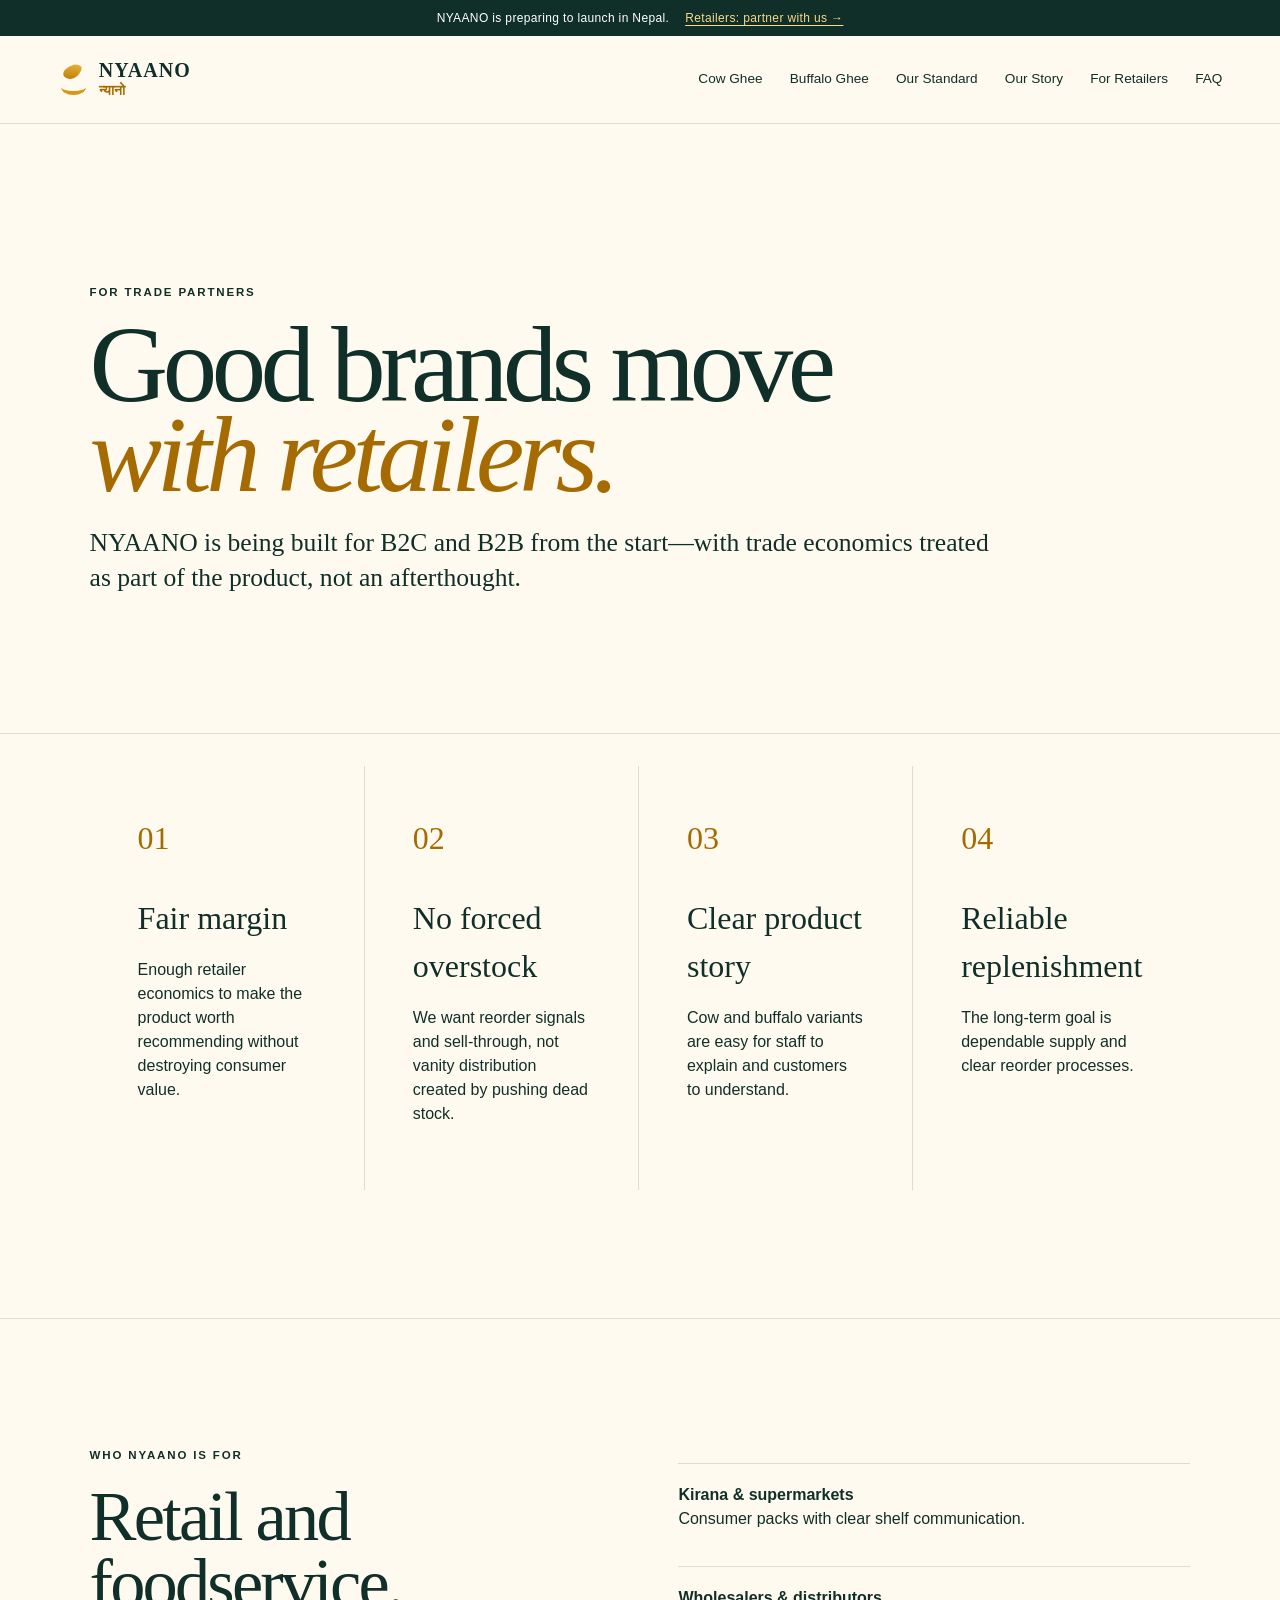
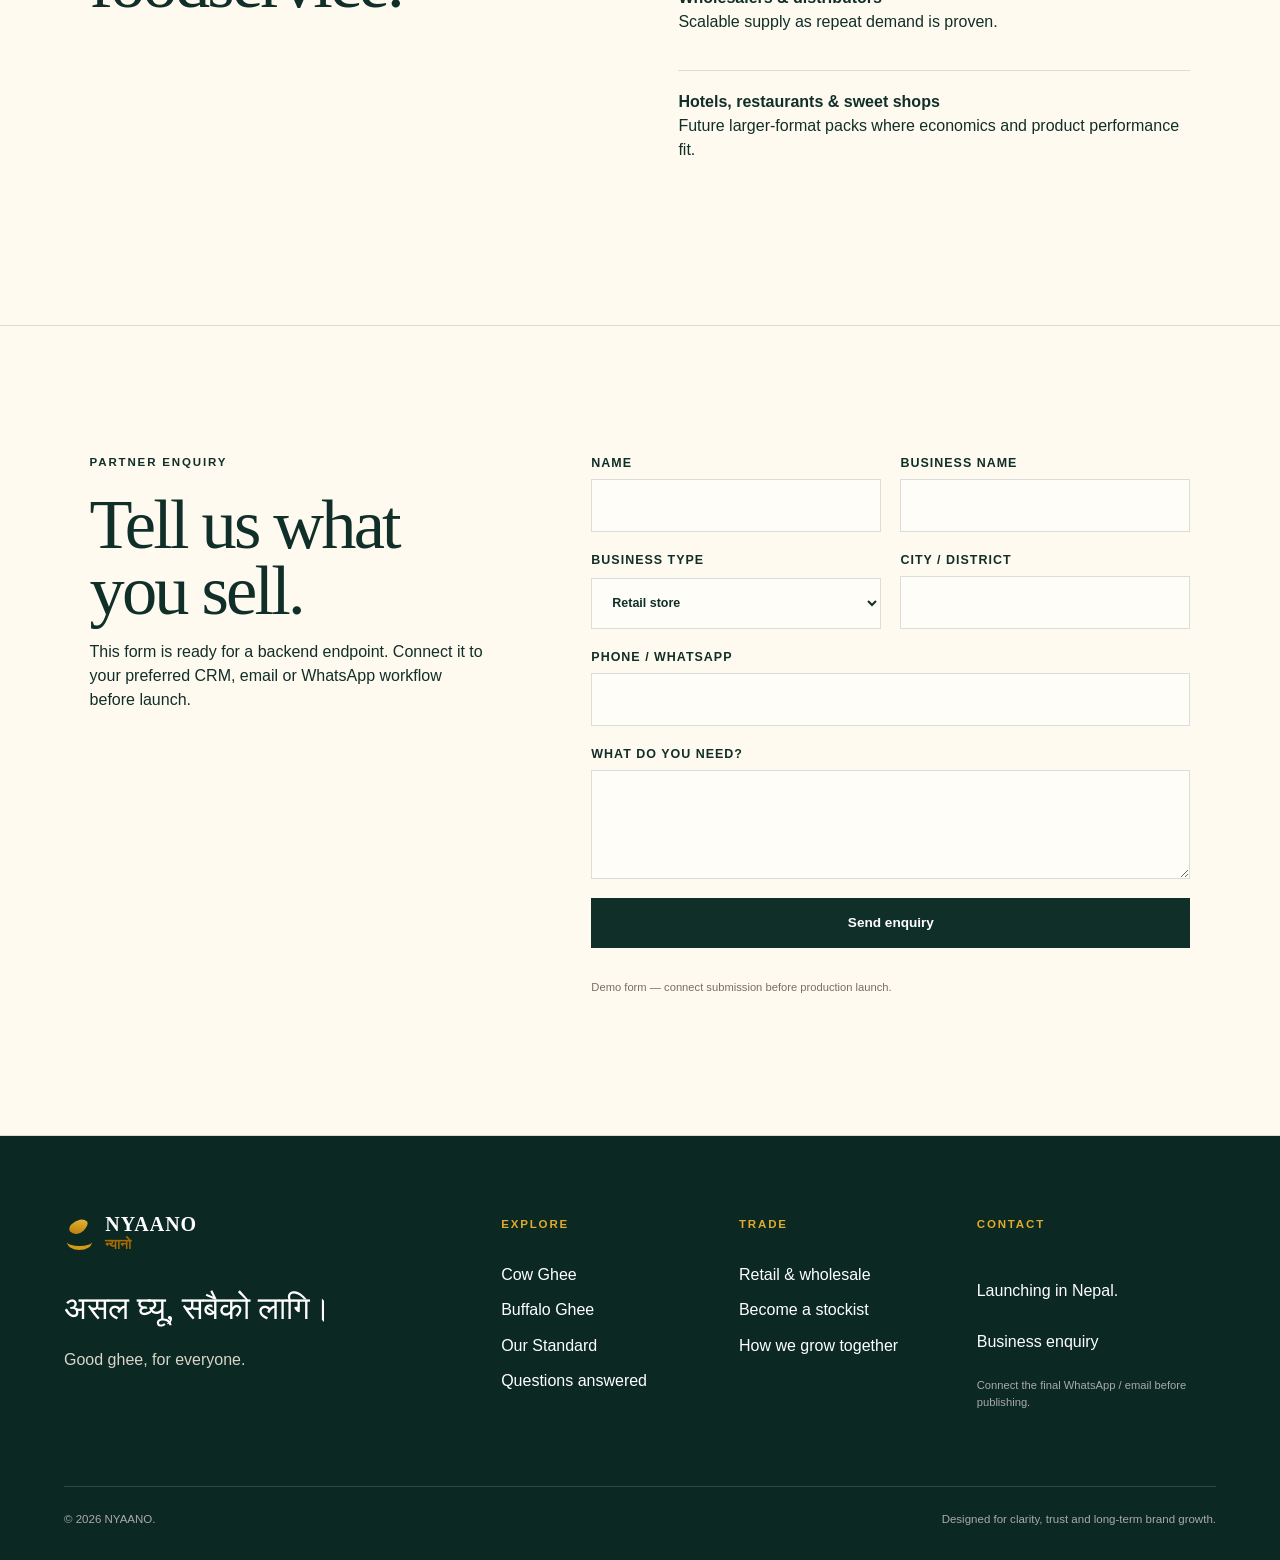
==== b2b.html @ f6a06e76 "Upload NYAANO brand website" ====
<!doctype html>
<html lang="en-NP">
<head>
<meta charset="utf-8">
<meta name="viewport" content="width=device-width,initial-scale=1">
<title>Stock NYAANO | Retailer, Wholesaler & Foodservice Partnerships</title>
<meta name="description" content="Retailers, wholesalers, hotels, restaurants and foodservice buyers can explore the NYAANO trade proposition: clear products, fair economics, reliable replenishment and sell-through support.">
<meta name="robots" content="index,follow,max-image-preview:large,max-snippet:-1,max-video-preview:-1">
<meta name="theme-color" content="#0f342a">
<link rel="canonical" href="https://www.nyaano.example/b2b.html">
<link rel="icon" href="assets/favicon.svg" type="image/svg+xml">
<link rel="stylesheet" href="assets/site.css">
<meta property="og:type" content="website"><meta property="og:site_name" content="NYAANO">
<meta property="og:title" content="Stock NYAANO | Retailer, Wholesaler & Foodservice Partnerships"><meta property="og:description" content="Retailers, wholesalers, hotels, restaurants and foodservice buyers can explore the NYAANO trade proposition: clear products, fair economics, reliable replenishment and sell-through support.">
<meta property="og:image" content="https://www.nyaano.example/assets/hero.webp">
<meta property="og:locale" content="en_NP"><meta property="og:locale:alternate" content="ne_NP">
<meta name="twitter:card" content="summary_large_image">
<script type="application/ld+json">{"@context": "https://schema.org", "@type": "Organization", "name": "NYAANO", "alternateName": "न्यानो", "description": "NYAANO is a Nepali dairy brand launching with separate cow ghee and buffalo ghee, built around familiar taste, clear product identity, accountable quality standards and fair pricing.", "areaServed": {"@type": "Country", "name": "Nepal"}, "brand": {"@type": "Brand", "name": "NYAANO"}}</script>
</head>
<body>
<a class="skip-link" href="#main">Skip to content</a>
<div class="prelaunch"><span>NYAANO is preparing to launch in Nepal.</span><a href="b2b.html">Retailers: partner with us →</a></div>

<header class="site-header" data-header>
  <a class="brand" href="index.html" aria-label="NYAANO home">
    <span class="brand-mark" aria-hidden="true"><span></span></span>
    <span class="brand-type"><strong>NYAANO</strong><em>न्यानो</em></span>
  </a>
  <button class="menu-toggle" type="button" aria-label="Open menu" aria-expanded="false" data-menu-toggle><span></span><span></span></button>
  <nav class="nav" data-nav aria-label="Main navigation">
    <a href="cow-ghee.html">Cow Ghee</a>
    <a href="buffalo-ghee.html">Buffalo Ghee</a>
    <a href="quality.html">Our Standard</a>
    <a href="story.html">Our Story</a>
    <a href="b2b.html">For Retailers</a>
    <a href="faq.html">FAQ</a>
  </nav>
</header>

<main id="main">
<section class="page-hero"><p class="eyebrow">For trade partners</p><h1>Good brands move<br><i>with retailers.</i></h1><p class="lead">NYAANO is being built for B2C and B2B from the start—with trade economics treated as part of the product, not an afterthought.</p></section>
<section class="section trade-principles reveal"><div><span>01</span><h3>Fair margin</h3><p>Enough retailer economics to make the product worth recommending without destroying consumer value.</p></div><div><span>02</span><h3>No forced overstock</h3><p>We want reorder signals and sell-through, not vanity distribution created by pushing dead stock.</p></div><div><span>03</span><h3>Clear product story</h3><p>Cow and buffalo variants are easy for staff to explain and customers to understand.</p></div><div><span>04</span><h3>Reliable replenishment</h3><p>The long-term goal is dependable supply and clear reorder processes.</p></div></section>
<section class="section trade-model reveal"><div><p class="eyebrow">Who NYAANO is for</p><h2>Retail and foodservice.</h2></div><div class="trade-audiences"><p><strong>Kirana & supermarkets</strong><br>Consumer packs with clear shelf communication.</p><p><strong>Wholesalers & distributors</strong><br>Scalable supply as repeat demand is proven.</p><p><strong>Hotels, restaurants & sweet shops</strong><br>Future larger-format packs where economics and product performance fit.</p></div></section>
<section class="section form-section" id="partner"><div><p class="eyebrow">Partner enquiry</p><h2>Tell us what you sell.</h2><p>This form is ready for a backend endpoint. Connect it to your preferred CRM, email or WhatsApp workflow before launch.</p></div><form class="partner-form" onsubmit="return false"><label>Name<input name="name" autocomplete="name" required></label><label>Business name<input name="business" required></label><label>Business type<select name="type"><option>Retail store</option><option>Wholesaler / distributor</option><option>Hotel / restaurant</option><option>Sweet shop / foodservice</option><option>Other</option></select></label><label>City / district<input name="location" autocomplete="address-level2"></label><label>Phone / WhatsApp<input name="phone" autocomplete="tel"></label><label>What do you need?<textarea name="message" rows="4"></textarea></label><button class="btn btn-dark" type="submit">Send enquiry</button><p class="micro">Demo form — connect submission before production launch.</p></form></section>
</main>
<footer class="footer" id="contact">
  <div class="footer-main">
    <div>
      <a class="brand footer-brand" href="index.html">
        <span class="brand-mark" aria-hidden="true"><span></span></span>
        <span class="brand-type"><strong>NYAANO</strong><em>न्यानो</em></span>
      </a>
      <p class="footer-line">असल घ्यू, सबैको लागि।</p>
      <p class="footer-sub">Good ghee, for everyone.</p>
    </div>
    <div>
      <p class="eyebrow">Explore</p>
      <a href="cow-ghee.html">Cow Ghee</a>
      <a href="buffalo-ghee.html">Buffalo Ghee</a>
      <a href="quality.html">Our Standard</a>
      <a href="faq.html">Questions answered</a>
    </div>
    <div>
      <p class="eyebrow">Trade</p>
      <a href="b2b.html">Retail & wholesale</a>
      <a href="b2b.html#partner">Become a stockist</a>
      <a href="story.html#together">How we grow together</a>
    </div>
    <div>
      <p class="eyebrow">Contact</p>
      <p>Launching in Nepal.</p>
      <a href="b2b.html#partner">Business enquiry</a>
      <p class="micro">Connect the final WhatsApp / email before publishing.</p>
    </div>
  </div>
  <div class="footer-bottom"><span>© 2026 NYAANO.</span><span>Designed for clarity, trust and long-term brand growth.</span></div>
</footer>
<script src="assets/site.js" defer></script></body></html>
---- assets/site.css ----
:root{--ink:#102f28;--gold:#d49a17;--warm:#fbf6ea;--paper:#fffaf0;--clay:#9f492f;--muted:#756e63;--line:rgba(16,47,40,.15);--serif:"Iowan Old Style","Palatino Linotype",Palatino,Georgia,serif;--sans:Inter,ui-sans-serif,-apple-system,BlinkMacSystemFont,"Segoe UI",sans-serif}
*{box-sizing:border-box}html{scroll-behavior:smooth}body{margin:0;background:var(--paper);color:var(--ink);font-family:var(--sans);line-height:1.5;-webkit-font-smoothing:antialiased}img{max-width:100%;display:block}a{color:inherit;text-decoration:none}button,input,textarea,select{font:inherit}.skip-link{position:fixed;left:1rem;top:-5rem;background:#fff;padding:.75rem 1rem;z-index:1000}.skip-link:focus{top:1rem}.prelaunch{display:flex;justify-content:center;gap:1rem;padding:.55rem 1rem;background:var(--ink);color:#fff;font-size:.75rem;letter-spacing:.03em}.prelaunch a{color:#f6d989;text-decoration:underline;text-underline-offset:3px}.site-header{height:88px;display:flex;align-items:center;justify-content:space-between;padding:0 4.5vw;border-bottom:1px solid var(--line);background:rgba(255,250,240,.92);backdrop-filter:blur(12px);position:sticky;top:0;z-index:100}.brand{display:flex;align-items:center;gap:.7rem}.brand-mark{width:30px;height:36px;position:relative;display:inline-block}.brand-mark:before{content:"";position:absolute;left:8px;top:1px;width:13px;height:19px;background:linear-gradient(145deg,#edbd44,#b47700);border-radius:70% 30% 65% 35% / 70% 45% 55% 30%;transform:rotate(45deg)}.brand-mark:after{content:"";position:absolute;left:3px;bottom:2px;width:25px;height:12px;border-bottom:4px solid var(--gold);border-radius:0 0 50% 50%}.brand-type{display:grid;line-height:.85}.brand-type strong{font-family:var(--serif);font-size:1.25rem;letter-spacing:.05em}.brand-type em{font-style:normal;color:#a56a00;font-weight:700;font-size:.85rem;margin-top:.35rem}.nav{display:flex;gap:1.7rem;align-items:center;font-size:.85rem}.nav a{position:relative}.nav a:after{content:"";position:absolute;left:0;bottom:-7px;width:100%;height:1px;background:var(--ink);transform:scaleX(0);transform-origin:right;transition:.25s}.nav a:hover:after{transform:scaleX(1);transform-origin:left}.menu-toggle{display:none;border:0;background:none;width:42px;height:42px}.menu-toggle span{display:block;height:1px;background:var(--ink);margin:7px}
.hero{min-height:760px;display:grid;grid-template-columns:.9fr 1.1fr;border-bottom:1px solid var(--line)}.hero-copy{padding:9vw 5vw 7vw 7vw;align-self:center}.eyebrow{text-transform:uppercase;letter-spacing:.16em;font-size:.72rem;font-weight:700;margin:0 0 1.2rem}.hero h1,.page-hero h1,.product-hero h1{font-family:var(--serif);font-weight:400;font-size:clamp(4rem,8.5vw,8.8rem);line-height:.83;letter-spacing:-.05em;margin:.1em 0 .22em}.hero h1 i,.page-hero h1 i,.product-hero h1 i{font-weight:400;color:#a56a00}.hero-nepali{font-family:var(--serif);font-weight:700;font-size:1.6rem;color:#a56a00;margin:.2rem 0 1rem}.lead{font-family:var(--serif);font-size:clamp(1.25rem,2vw,1.75rem);line-height:1.35;max-width:720px}.hero-media{margin:0;min-height:100%;overflow:hidden}.hero-media img{width:100%;height:100%;object-fit:cover;object-position:center}.actions{display:flex;gap:.75rem;margin-top:2rem;flex-wrap:wrap}.btn{display:inline-flex;align-items:center;justify-content:center;min-height:50px;padding:.8rem 1.15rem;border:1px solid var(--ink);font-weight:700;font-size:.85rem;transition:.2s}.btn:hover{transform:translateY(-2px)}.btn-dark{background:var(--ink);color:white}.btn-line{background:transparent}.btn-light{border-color:#fff;color:#fff}.btn-gold{background:var(--gold);border-color:var(--gold);color:#172c25}.proof-strip{display:grid;grid-template-columns:repeat(5,1fr);border-bottom:1px solid var(--line)}.proof-strip>div{padding:1.5rem;border-right:1px solid var(--line);display:flex;gap:1rem;align-items:center}.proof-strip>div:last-child{border-right:0}.proof-strip strong{font-family:var(--serif);color:#a56a00;font-size:1.2rem}.proof-strip span{font-size:.86rem;font-weight:700}.section{padding:8rem 7vw;border-bottom:1px solid var(--line)}.statement{display:grid;grid-template-columns:1fr 1fr;gap:5vw}.statement h2,.range h2,.standard h2,.price h2,.together h2,.editorial h2,.faq-preview h2,.cta h2,.product-facts h2,.claim-policy h2,.trade-model h2,.form-section h2,.story-columns h2,.together-story h2{font-family:var(--serif);font-size:clamp(2.6rem,5.5vw,5.8rem);font-weight:400;line-height:.95;letter-spacing:-.04em;margin:0}.statement-copy{font-family:var(--serif);font-size:1.55rem;line-height:1.5;align-self:end;max-width:680px}.range{padding-left:0;padding-right:0}.range-head{padding:0 7vw 4rem}.product-split{display:grid;grid-template-columns:1fr 1fr;min-height:540px}.product-panel{padding:5vw;display:flex;align-items:flex-end;position:relative;overflow:hidden}.product-panel:before{content:"";position:absolute;inset:0;background:linear-gradient(0deg,rgba(16,47,40,.08),transparent 55%)}.product-panel.cow{background:#f3c96d}.product-panel.buffalo{background:#a55337;color:#fff}.product-copy{max-width:520px;position:relative;z-index:1}.product-no{display:block;font-family:var(--serif);font-size:4rem;opacity:.35}.product-panel h3{font-family:var(--serif);font-size:3rem;font-weight:400;line-height:1;margin:.5rem 0 1.2rem}.product-panel a{text-decoration:underline;text-underline-offset:5px;font-weight:700}.full-bleed{margin:0}.full-bleed img{width:100%}.dark{background:var(--ink);color:#fff}.standard{display:grid;grid-template-columns:.9fr 1.1fr;gap:7vw}.standard-intro{position:sticky;top:130px;align-self:start}.standard-intro p{max-width:570px}.standard-list>div{padding:2rem 0;border-top:1px solid rgba(255,255,255,.22);display:grid;grid-template-columns:70px 1fr}.standard-list span{font-family:var(--serif);font-size:1.5rem;color:#e6b43f}.standard-list h3{margin:0;font-family:var(--serif);font-size:2rem;font-weight:400}.standard-list p{grid-column:2;max-width:520px;color:#e8e7df}.price{display:grid;grid-template-columns:1fr 1fr;gap:5vw}.price-copy{align-self:end;font-size:1.1rem}.price blockquote{font-family:var(--serif);font-size:2rem;border-left:2px solid var(--gold);padding-left:1.4rem;margin:2rem 0 0}.together-grid{display:grid;grid-template-columns:1fr 1fr;gap:6vw;align-items:end}.together-copy p{max-width:650px}.together-copy a,.text-link{font-weight:700;text-decoration:underline;text-underline-offset:5px}.chain{display:grid;grid-template-columns:1fr auto 1fr auto 1fr auto 1fr;align-items:center;font-family:var(--serif);font-size:1.25rem;border-top:1px solid var(--line);border-bottom:1px solid var(--line);padding:1.5rem 0}.chain b{color:var(--gold)}.editorial{display:grid;grid-template-columns:1.25fr .75fr;gap:5vw;align-items:center}.editorial figure{margin:0}.editorial img{width:100%}.faq-preview{display:grid;grid-template-columns:.85fr 1.15fr;gap:7vw}.faq-list details,.faq-page details{border-top:1px solid var(--line);padding:1.4rem 0}.faq-list summary,.faq-page summary{cursor:pointer;font-family:var(--serif);font-size:1.4rem}.faq-list p,.faq-page p{max-width:750px;color:#4d4b45}.cta{text-align:center;background:#f0c463}.cta h2{max-width:900px;margin:0 auto}.cta p{max-width:650px;margin:1.2rem auto 2rem}
.page-hero{padding:10rem 7vw 7rem;border-bottom:1px solid var(--line)}.page-hero .lead{max-width:900px}.product-hero{display:grid;grid-template-columns:.9fr 1.1fr;min-height:690px;border-bottom:1px solid var(--line)}.product-hero-copy{padding:9vw 5vw 6vw 7vw;align-self:center}.product-hero-art{margin:0;overflow:hidden}.product-hero-art img{width:100%;height:100%;object-fit:cover}.cow-page{background:linear-gradient(110deg,#fff8e8,#efc666)}.buffalo-page{background:linear-gradient(110deg,#fff6ef,#b96e51)}.product-facts{display:grid;grid-template-columns:1fr 1fr;gap:6vw}.answer-block{font-family:var(--serif);font-size:1.5rem;line-height:1.5}.use-grid,.trade-principles{display:grid;grid-template-columns:repeat(3,1fr);padding-top:0}.use-grid article,.trade-principles>div{padding:3rem;border-left:1px solid var(--line)}.use-grid article:first-child,.trade-principles>div:first-child{border-left:0}.use-grid span,.trade-principles span{font-family:var(--serif);font-size:2rem;color:#a56a00}.use-grid h3,.trade-principles h3{font-family:var(--serif);font-size:2rem;font-weight:400;margin:2rem 0 .8rem}.dark-image{margin:0}.dark-image img{width:100%}.claim-policy{grid-template-columns:1fr 1fr}.quality-framework{padding-top:2rem}.quality-step{display:grid;grid-template-columns:100px 1fr;border-top:1px solid var(--line);padding:2.5rem 0}.quality-step>span{font-family:var(--serif);font-size:2.2rem;color:#a56a00}.quality-step h2{font-family:var(--serif);font-size:3rem;font-weight:400;margin:0}.quality-step p{max-width:800px}.story-columns{display:grid;grid-template-columns:1fr 1fr;gap:6vw}.story-columns>div{padding-right:4vw}.together-story>h2{margin-bottom:4rem}.together-cards{display:grid;grid-template-columns:repeat(4,1fr);border-top:1px solid var(--line);border-bottom:1px solid var(--line)}.together-cards article{padding:2.5rem 2rem;border-right:1px solid var(--line)}.together-cards article:last-child{border-right:0}.together-cards h3{font-family:var(--serif);font-weight:400;font-size:2rem;margin:0 0 .8rem}.full-image img{width:100%}.trade-principles{grid-template-columns:repeat(4,1fr);padding-top:2rem}.trade-model{display:grid;grid-template-columns:1fr 1fr;gap:6vw}.trade-audiences p{padding:1.2rem 0;border-top:1px solid var(--line)}.form-section{display:grid;grid-template-columns:.8fr 1.2fr;gap:8vw}.partner-form{display:grid;grid-template-columns:1fr 1fr;gap:1.2rem}.partner-form label{display:grid;gap:.4rem;font-size:.78rem;text-transform:uppercase;letter-spacing:.08em;font-weight:700}.partner-form input,.partner-form select,.partner-form textarea{width:100%;padding:1rem;border:1px solid var(--line);background:#fffdf7;border-radius:0;color:var(--ink)}.partner-form label:nth-child(5),.partner-form label:nth-child(6),.partner-form .btn,.partner-form .micro{grid-column:1/-1}.micro{font-size:.7rem;color:var(--muted)}.faq-page{max-width:1000px}.faq-page details{padding:2rem 0}.faq-page summary{font-size:1.8rem}.footer{background:#0b2822;color:#fff;padding:5rem 5vw 2rem}.footer-main{display:grid;grid-template-columns:2fr 1fr 1fr 1.2fr;gap:3vw}.footer-main>div:not(:first-child){display:grid;align-content:start;gap:.7rem}.footer-brand{margin-bottom:2rem}.footer-brand .brand-type strong{color:#fff}.footer-line{font-family:var(--serif);font-size:2rem;margin:0}.footer-sub{color:#d9d5c9}.footer .eyebrow{color:#e0aa2c}.footer .micro{color:#aaa}.footer-bottom{display:flex;justify-content:space-between;gap:2rem;border-top:1px solid rgba(255,255,255,.15);margin-top:4rem;padding-top:1.5rem;font-size:.72rem;color:#aaa}.reveal{opacity:0;transform:translateY(18px);transition:opacity .7s ease,transform .7s ease}.reveal.in{opacity:1;transform:none}
@media(max-width:980px){.nav{position:fixed;inset:127px 0 auto;background:var(--paper);padding:2rem 5vw;display:none;flex-direction:column;align-items:flex-start;border-bottom:1px solid var(--line);font-size:1.2rem}.nav.open{display:flex}.menu-toggle{display:block}.hero,.product-hero,.statement,.standard,.price,.together-grid,.editorial,.faq-preview,.product-facts,.story-columns,.trade-model,.form-section,.claim-policy{grid-template-columns:1fr}.hero{min-height:0}.hero-copy,.product-hero-copy{padding:7rem 7vw 4rem}.hero-media{min-height:55vw}.proof-strip{grid-template-columns:1fr 1fr}.proof-strip>div{border-bottom:1px solid var(--line)}.product-split{grid-template-columns:1fr}.standard-intro{position:static}.use-grid,.trade-principles{grid-template-columns:1fr 1fr}.together-cards{grid-template-columns:1fr 1fr}.footer-main{grid-template-columns:1fr 1fr}.section{padding:6rem 7vw}.page-hero{padding-top:7rem}.product-hero-art{min-height:60vw}}
@media(max-width:620px){.prelaunch{justify-content:space-between;font-size:.68rem}.site-header{height:76px;padding:0 5vw}.nav{inset:114px 0 auto}.hero h1,.page-hero h1,.product-hero h1{font-size:clamp(3.4rem,18vw,5.5rem)}.section{padding:4.5rem 6vw}.hero-copy,.product-hero-copy{padding:5rem 6vw 3rem}.proof-strip{grid-template-columns:1fr}.proof-strip>div{border-right:0}.statement-copy{font-size:1.25rem}.product-panel{min-height:440px;padding:10vw 7vw}.use-grid,.trade-principles,.together-cards,.footer-main{grid-template-columns:1fr}.use-grid article,.trade-principles>div,.together-cards article{border-left:0;border-right:0;border-top:1px solid var(--line);padding:2rem 0}.chain{grid-template-columns:1fr;gap:.4rem;text-align:center}.chain b{transform:rotate(90deg)}.partner-form{grid-template-columns:1fr}.partner-form label{grid-column:1}.footer-bottom{flex-direction:column}.page-hero{padding:6rem 6vw 4rem}}
@media(prefers-reduced-motion:reduce){html{scroll-behavior:auto}.reveal{opacity:1;transform:none;transition:none}.btn{transition:none}}
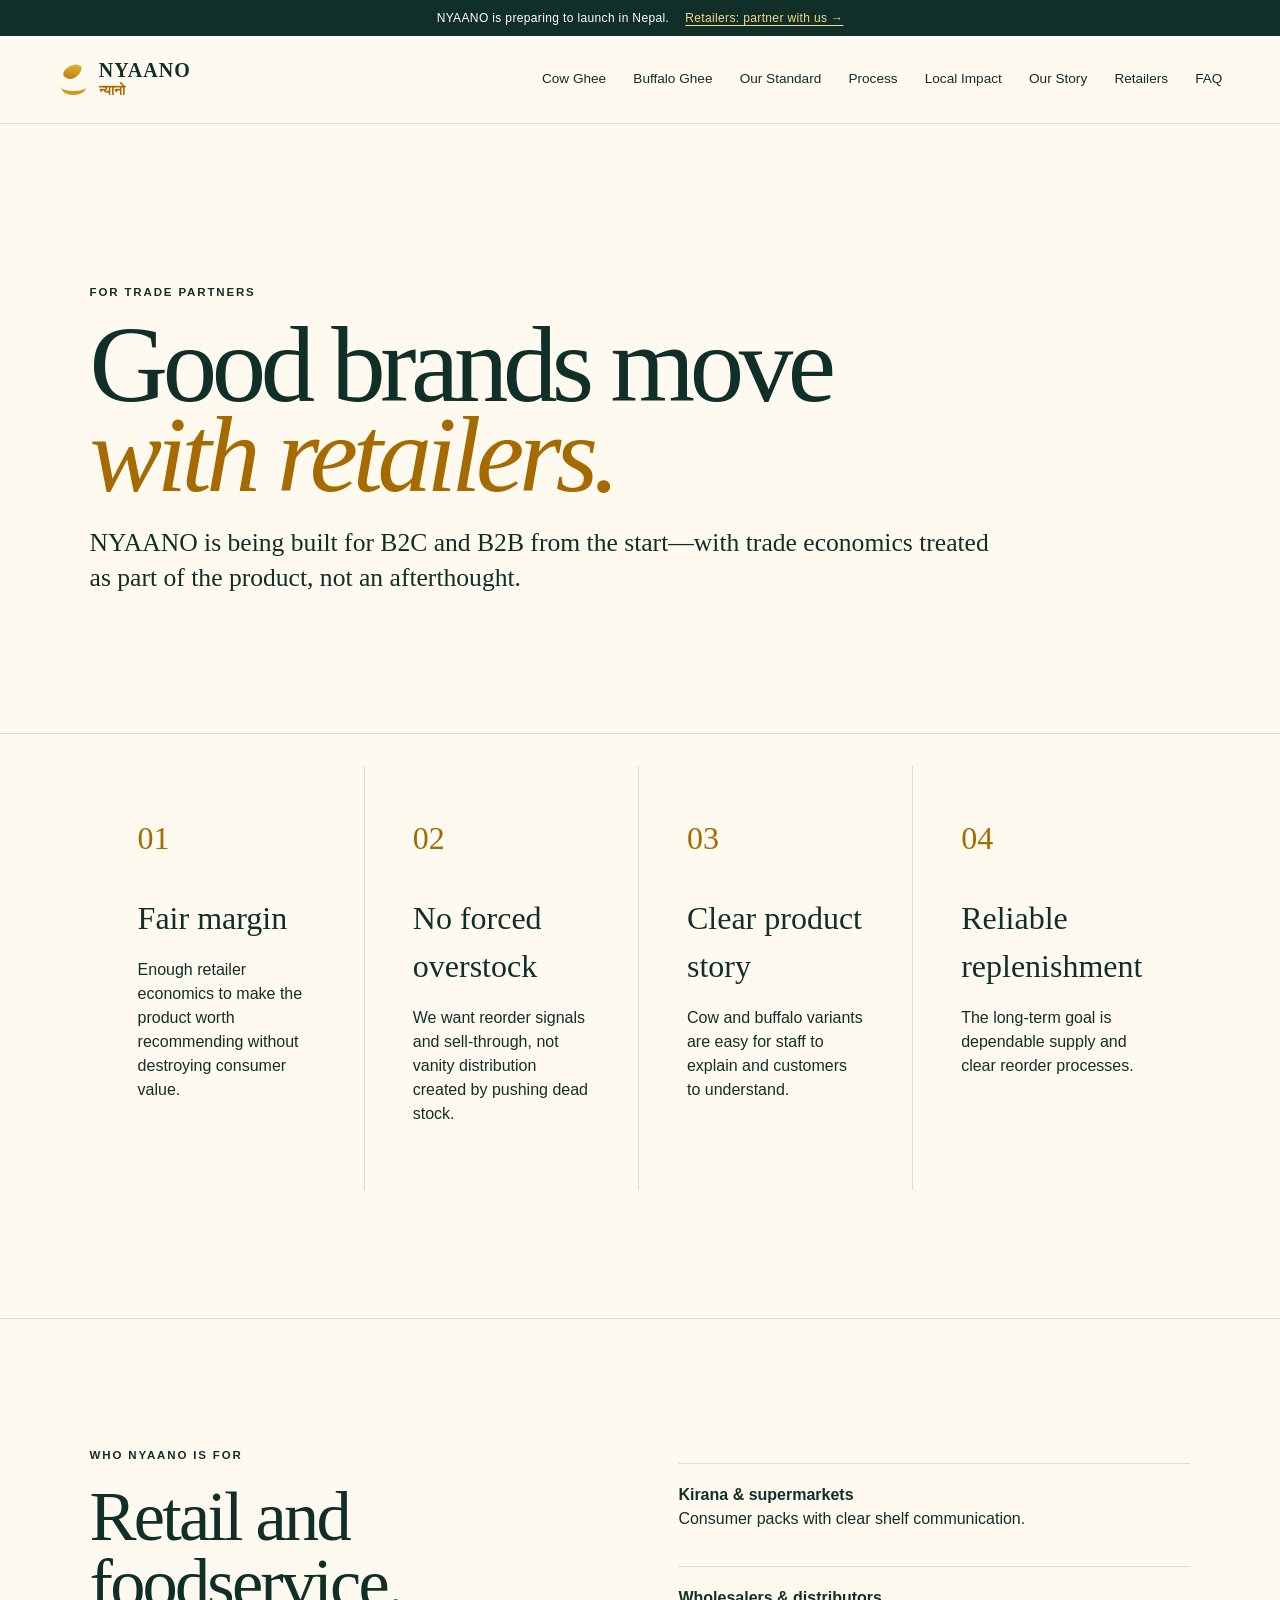
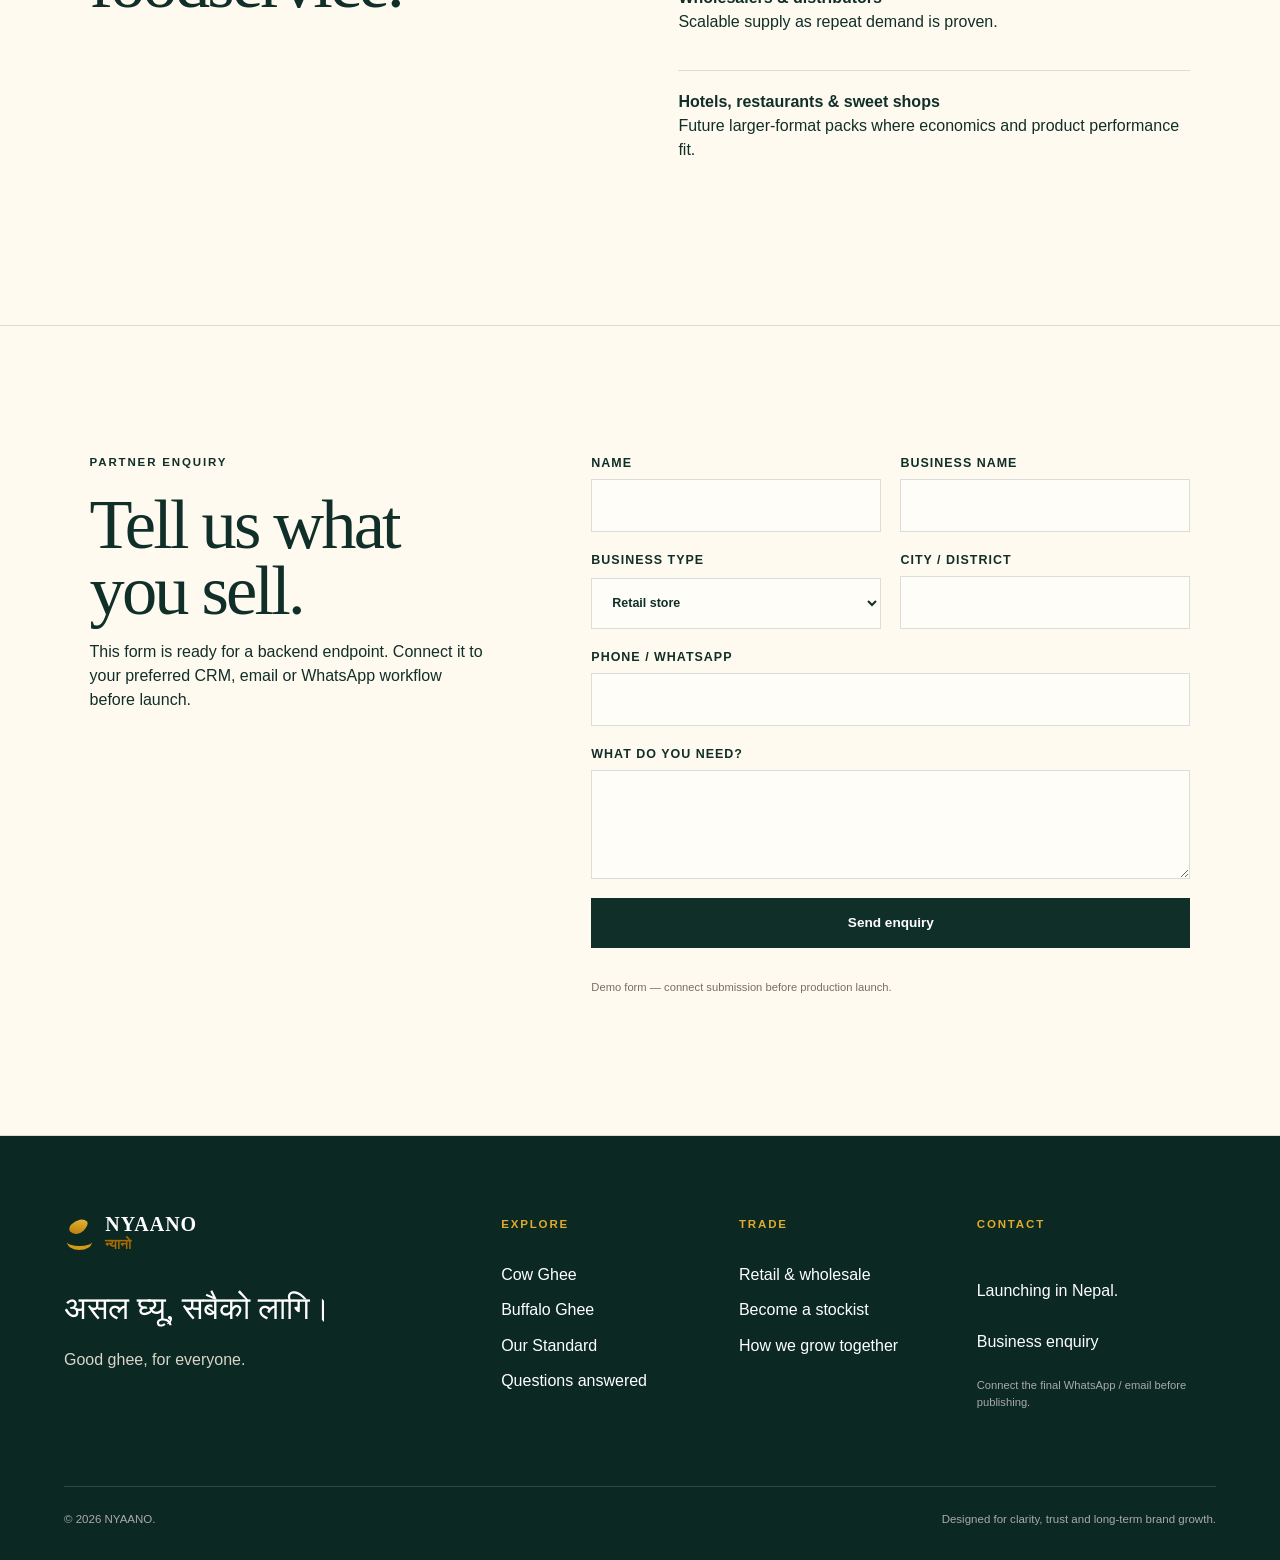
==== commit b46c30cc: "Update NYAANO navigation and brand mark" ====
--- a/b2b.html
+++ b/b2b.html
@@ -7,12 +7,12 @@
 <meta name="description" content="Retailers, wholesalers, hotels, restaurants and foodservice buyers can explore the NYAANO trade proposition: clear products, fair economics, reliable replenishment and sell-through support.">
 <meta name="robots" content="index,follow,max-image-preview:large,max-snippet:-1,max-video-preview:-1">
 <meta name="theme-color" content="#0f342a">
-<link rel="canonical" href="https://www.nyaano.example/b2b.html">
+<link rel="canonical" href="https://nyaano.vercel.app/b2b.html">
 <link rel="icon" href="assets/favicon.svg" type="image/svg+xml">
 <link rel="stylesheet" href="assets/site.css">
 <meta property="og:type" content="website"><meta property="og:site_name" content="NYAANO">
 <meta property="og:title" content="Stock NYAANO | Retailer, Wholesaler & Foodservice Partnerships"><meta property="og:description" content="Retailers, wholesalers, hotels, restaurants and foodservice buyers can explore the NYAANO trade proposition: clear products, fair economics, reliable replenishment and sell-through support.">
-<meta property="og:image" content="https://www.nyaano.example/assets/hero.webp">
+<meta property="og:image" content="https://nyaano.vercel.app/assets/hero.webp">
 <meta property="og:locale" content="en_NP"><meta property="og:locale:alternate" content="ne_NP">
 <meta name="twitter:card" content="summary_large_image">
 <script type="application/ld+json">{"@context": "https://schema.org", "@type": "Organization", "name": "NYAANO", "alternateName": "न्यानो", "description": "NYAANO is a Nepali dairy brand launching with separate cow ghee and buffalo ghee, built around familiar taste, clear product identity, accountable quality standards and fair pricing.", "areaServed": {"@type": "Country", "name": "Nepal"}, "brand": {"@type": "Brand", "name": "NYAANO"}}</script>
@@ -23,7 +23,7 @@
 
 <header class="site-header" data-header>
   <a class="brand" href="index.html" aria-label="NYAANO home">
-    <span class="brand-mark" aria-hidden="true"><span></span></span>
+    <span class="brand-mark" aria-hidden="true"><img src="assets/brand-mark.svg" alt=""></span>
     <span class="brand-type"><strong>NYAANO</strong><em>न्यानो</em></span>
   </a>
   <button class="menu-toggle" type="button" aria-label="Open menu" aria-expanded="false" data-menu-toggle><span></span><span></span></button>
@@ -31,8 +31,10 @@
     <a href="cow-ghee.html">Cow Ghee</a>
     <a href="buffalo-ghee.html">Buffalo Ghee</a>
     <a href="quality.html">Our Standard</a>
+    <a href="process.html">Process</a>
+    <a href="impact.html">Local Impact</a>
     <a href="story.html">Our Story</a>
-    <a href="b2b.html">For Retailers</a>
+    <a href="b2b.html">Retailers</a>
     <a href="faq.html">FAQ</a>
   </nav>
 </header>
@@ -47,7 +49,7 @@
   <div class="footer-main">
     <div>
       <a class="brand footer-brand" href="index.html">
-        <span class="brand-mark" aria-hidden="true"><span></span></span>
+        <span class="brand-mark" aria-hidden="true"><img src="assets/brand-mark.svg" alt=""></span>
         <span class="brand-type"><strong>NYAANO</strong><em>न्यानो</em></span>
       </a>
       <p class="footer-line">असल घ्यू, सबैको लागि।</p>
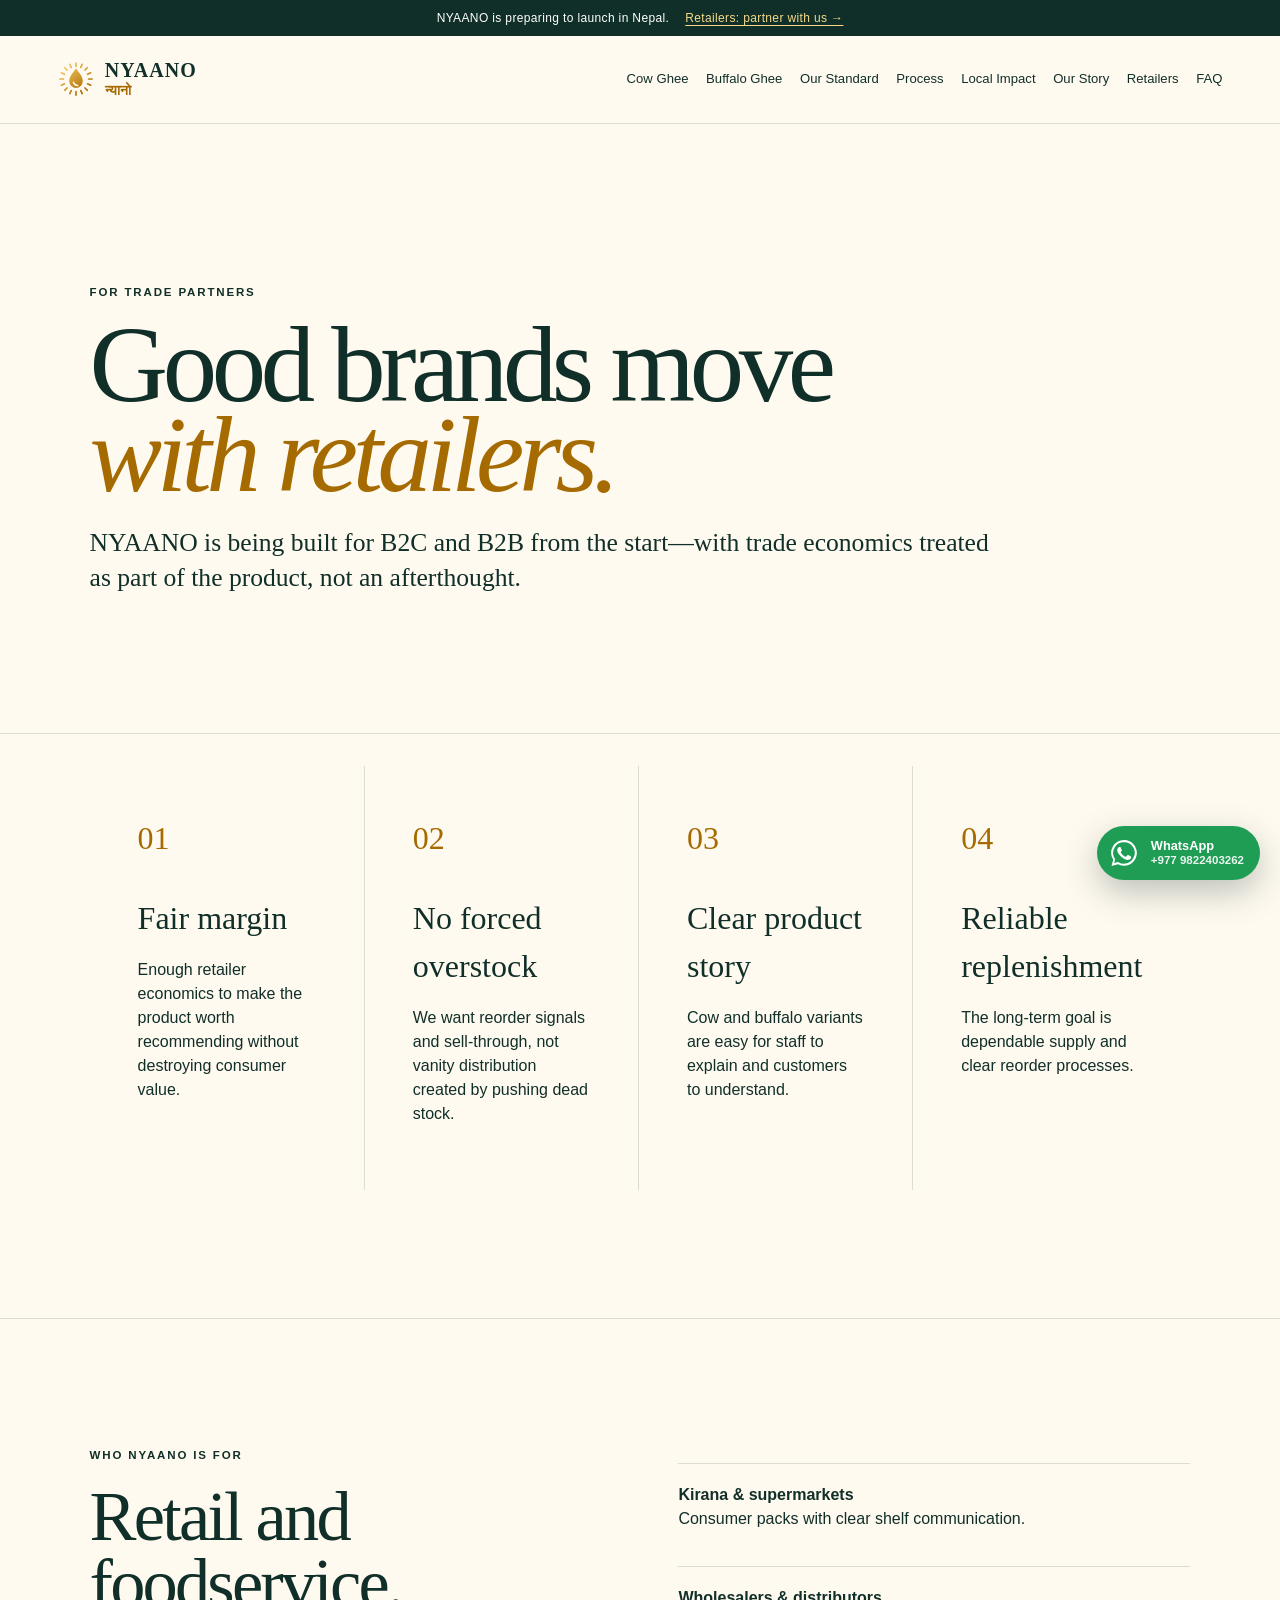
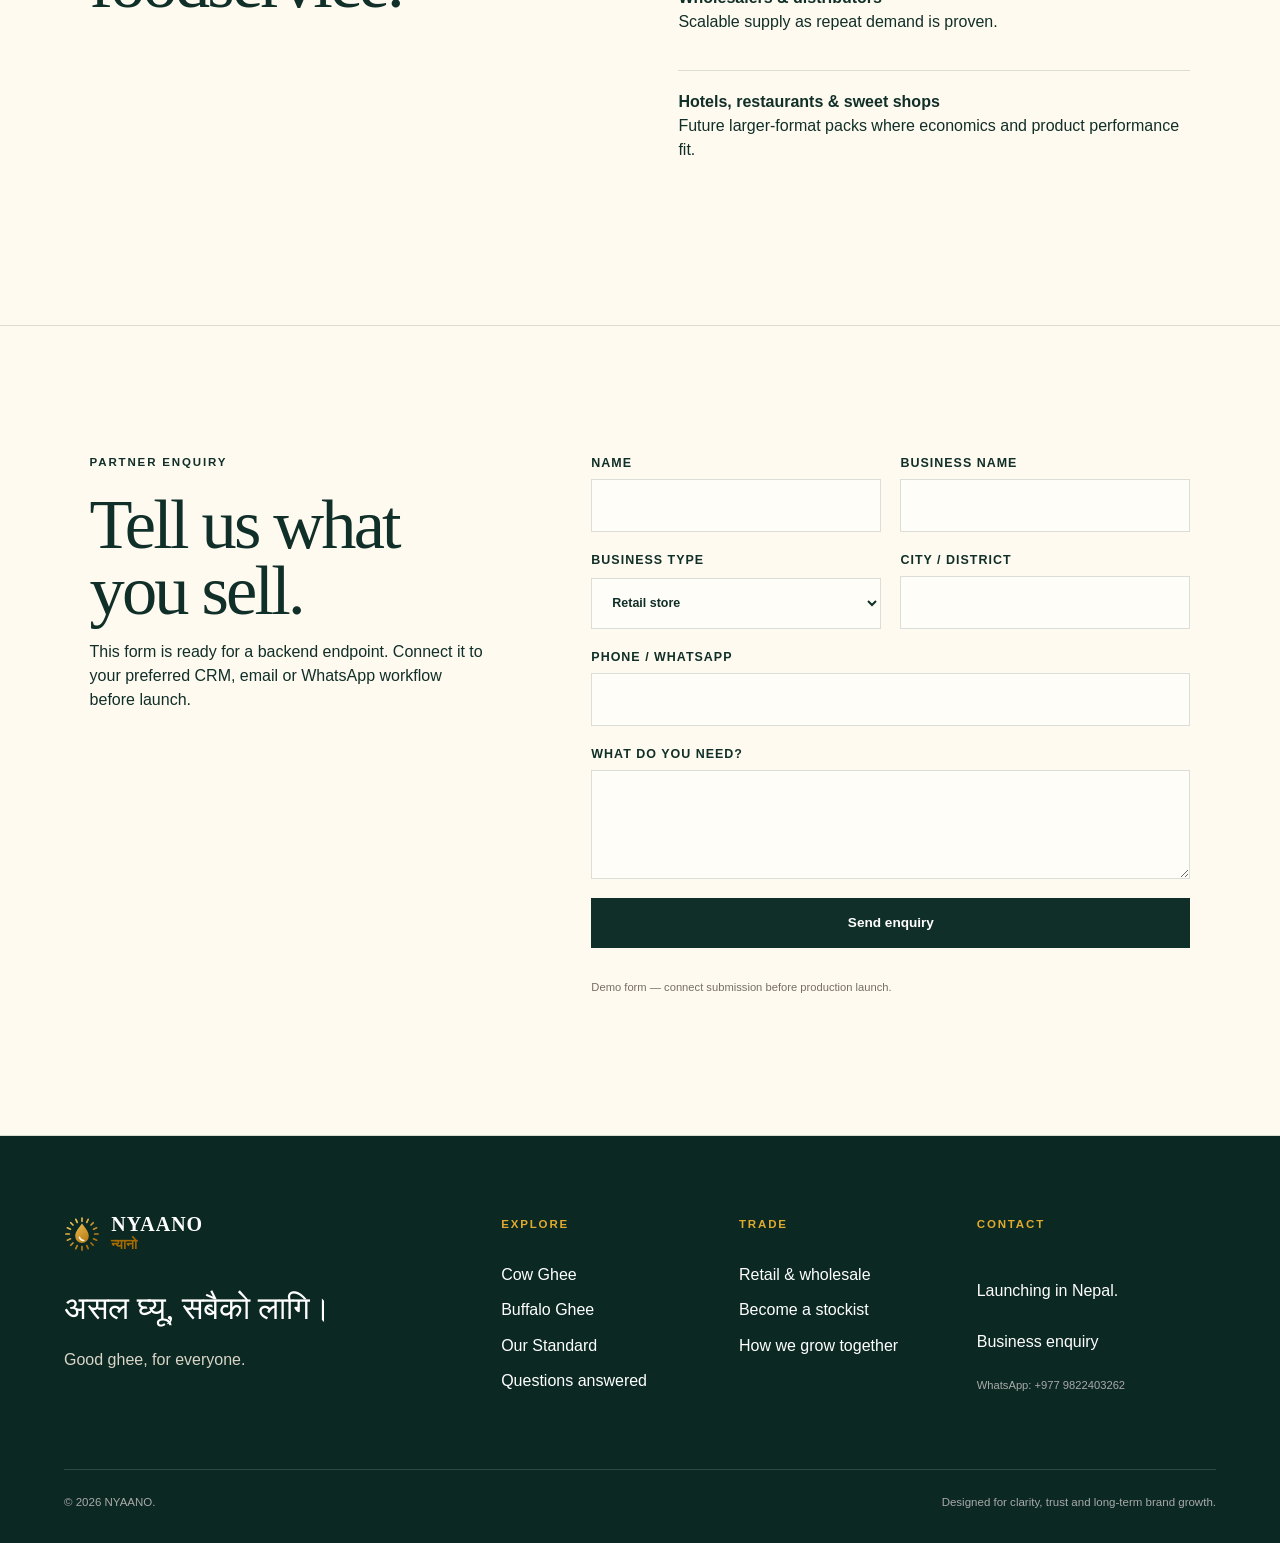
==== commit fc5edc6e: "Upgrade NYAANO product visuals and add WhatsApp contact" ====
--- a/b2b.html
+++ b/b2b.html
@@ -12,7 +12,7 @@
 <link rel="stylesheet" href="assets/site.css">
 <meta property="og:type" content="website"><meta property="og:site_name" content="NYAANO">
 <meta property="og:title" content="Stock NYAANO | Retailer, Wholesaler & Foodservice Partnerships"><meta property="og:description" content="Retailers, wholesalers, hotels, restaurants and foodservice buyers can explore the NYAANO trade proposition: clear products, fair economics, reliable replenishment and sell-through support.">
-<meta property="og:image" content="https://nyaano.vercel.app/assets/hero.webp">
+<meta property="og:image" content="https://nyaano.vercel.app/assets/home-hero-nyaano-ghee.webp">
 <meta property="og:locale" content="en_NP"><meta property="og:locale:alternate" content="ne_NP">
 <meta name="twitter:card" content="summary_large_image">
 <script type="application/ld+json">{"@context": "https://schema.org", "@type": "Organization", "name": "NYAANO", "alternateName": "न्यानो", "description": "NYAANO is a Nepali dairy brand launching with separate cow ghee and buffalo ghee, built around familiar taste, clear product identity, accountable quality standards and fair pricing.", "areaServed": {"@type": "Country", "name": "Nepal"}, "brand": {"@type": "Brand", "name": "NYAANO"}}</script>
@@ -77,4 +77,4 @@
   </div>
   <div class="footer-bottom"><span>© 2026 NYAANO.</span><span>Designed for clarity, trust and long-term brand growth.</span></div>
 </footer>
-<script src="assets/site.js" defer></script></body></html>+<script src="assets/site.js" defer></script></body></html>
--- a/assets/site.css
+++ b/assets/site.css
@@ -2,6 +2,41 @@
 *{box-sizing:border-box}html{scroll-behavior:smooth}body{margin:0;background:var(--paper);color:var(--ink);font-family:var(--sans);line-height:1.5;-webkit-font-smoothing:antialiased}img{max-width:100%;display:block}a{color:inherit;text-decoration:none}button,input,textarea,select{font:inherit}.skip-link{position:fixed;left:1rem;top:-5rem;background:#fff;padding:.75rem 1rem;z-index:1000}.skip-link:focus{top:1rem}.prelaunch{display:flex;justify-content:center;gap:1rem;padding:.55rem 1rem;background:var(--ink);color:#fff;font-size:.75rem;letter-spacing:.03em}.prelaunch a{color:#f6d989;text-decoration:underline;text-underline-offset:3px}.site-header{height:88px;display:flex;align-items:center;justify-content:space-between;padding:0 4.5vw;border-bottom:1px solid var(--line);background:rgba(255,250,240,.92);backdrop-filter:blur(12px);position:sticky;top:0;z-index:100}.brand{display:flex;align-items:center;gap:.7rem}.brand-mark{width:30px;height:36px;position:relative;display:inline-block}.brand-mark:before{content:"";position:absolute;left:8px;top:1px;width:13px;height:19px;background:linear-gradient(145deg,#edbd44,#b47700);border-radius:70% 30% 65% 35% / 70% 45% 55% 30%;transform:rotate(45deg)}.brand-mark:after{content:"";position:absolute;left:3px;bottom:2px;width:25px;height:12px;border-bottom:4px solid var(--gold);border-radius:0 0 50% 50%}.brand-type{display:grid;line-height:.85}.brand-type strong{font-family:var(--serif);font-size:1.25rem;letter-spacing:.05em}.brand-type em{font-style:normal;color:#a56a00;font-weight:700;font-size:.85rem;margin-top:.35rem}.nav{display:flex;gap:1.7rem;align-items:center;font-size:.85rem}.nav a{position:relative}.nav a:after{content:"";position:absolute;left:0;bottom:-7px;width:100%;height:1px;background:var(--ink);transform:scaleX(0);transform-origin:right;transition:.25s}.nav a:hover:after{transform:scaleX(1);transform-origin:left}.menu-toggle{display:none;border:0;background:none;width:42px;height:42px}.menu-toggle span{display:block;height:1px;background:var(--ink);margin:7px}
 .hero{min-height:760px;display:grid;grid-template-columns:.9fr 1.1fr;border-bottom:1px solid var(--line)}.hero-copy{padding:9vw 5vw 7vw 7vw;align-self:center}.eyebrow{text-transform:uppercase;letter-spacing:.16em;font-size:.72rem;font-weight:700;margin:0 0 1.2rem}.hero h1,.page-hero h1,.product-hero h1{font-family:var(--serif);font-weight:400;font-size:clamp(4rem,8.5vw,8.8rem);line-height:.83;letter-spacing:-.05em;margin:.1em 0 .22em}.hero h1 i,.page-hero h1 i,.product-hero h1 i{font-weight:400;color:#a56a00}.hero-nepali{font-family:var(--serif);font-weight:700;font-size:1.6rem;color:#a56a00;margin:.2rem 0 1rem}.lead{font-family:var(--serif);font-size:clamp(1.25rem,2vw,1.75rem);line-height:1.35;max-width:720px}.hero-media{margin:0;min-height:100%;overflow:hidden}.hero-media img{width:100%;height:100%;object-fit:cover;object-position:center}.actions{display:flex;gap:.75rem;margin-top:2rem;flex-wrap:wrap}.btn{display:inline-flex;align-items:center;justify-content:center;min-height:50px;padding:.8rem 1.15rem;border:1px solid var(--ink);font-weight:700;font-size:.85rem;transition:.2s}.btn:hover{transform:translateY(-2px)}.btn-dark{background:var(--ink);color:white}.btn-line{background:transparent}.btn-light{border-color:#fff;color:#fff}.btn-gold{background:var(--gold);border-color:var(--gold);color:#172c25}.proof-strip{display:grid;grid-template-columns:repeat(5,1fr);border-bottom:1px solid var(--line)}.proof-strip>div{padding:1.5rem;border-right:1px solid var(--line);display:flex;gap:1rem;align-items:center}.proof-strip>div:last-child{border-right:0}.proof-strip strong{font-family:var(--serif);color:#a56a00;font-size:1.2rem}.proof-strip span{font-size:.86rem;font-weight:700}.section{padding:8rem 7vw;border-bottom:1px solid var(--line)}.statement{display:grid;grid-template-columns:1fr 1fr;gap:5vw}.statement h2,.range h2,.standard h2,.price h2,.together h2,.editorial h2,.faq-preview h2,.cta h2,.product-facts h2,.claim-policy h2,.trade-model h2,.form-section h2,.story-columns h2,.together-story h2{font-family:var(--serif);font-size:clamp(2.6rem,5.5vw,5.8rem);font-weight:400;line-height:.95;letter-spacing:-.04em;margin:0}.statement-copy{font-family:var(--serif);font-size:1.55rem;line-height:1.5;align-self:end;max-width:680px}.range{padding-left:0;padding-right:0}.range-head{padding:0 7vw 4rem}.product-split{display:grid;grid-template-columns:1fr 1fr;min-height:540px}.product-panel{padding:5vw;display:flex;align-items:flex-end;position:relative;overflow:hidden}.product-panel:before{content:"";position:absolute;inset:0;background:linear-gradient(0deg,rgba(16,47,40,.08),transparent 55%)}.product-panel.cow{background:#f3c96d}.product-panel.buffalo{background:#a55337;color:#fff}.product-copy{max-width:520px;position:relative;z-index:1}.product-no{display:block;font-family:var(--serif);font-size:4rem;opacity:.35}.product-panel h3{font-family:var(--serif);font-size:3rem;font-weight:400;line-height:1;margin:.5rem 0 1.2rem}.product-panel a{text-decoration:underline;text-underline-offset:5px;font-weight:700}.full-bleed{margin:0}.full-bleed img{width:100%}.dark{background:var(--ink);color:#fff}.standard{display:grid;grid-template-columns:.9fr 1.1fr;gap:7vw}.standard-intro{position:sticky;top:130px;align-self:start}.standard-intro p{max-width:570px}.standard-list>div{padding:2rem 0;border-top:1px solid rgba(255,255,255,.22);display:grid;grid-template-columns:70px 1fr}.standard-list span{font-family:var(--serif);font-size:1.5rem;color:#e6b43f}.standard-list h3{margin:0;font-family:var(--serif);font-size:2rem;font-weight:400}.standard-list p{grid-column:2;max-width:520px;color:#e8e7df}.price{display:grid;grid-template-columns:1fr 1fr;gap:5vw}.price-copy{align-self:end;font-size:1.1rem}.price blockquote{font-family:var(--serif);font-size:2rem;border-left:2px solid var(--gold);padding-left:1.4rem;margin:2rem 0 0}.together-grid{display:grid;grid-template-columns:1fr 1fr;gap:6vw;align-items:end}.together-copy p{max-width:650px}.together-copy a,.text-link{font-weight:700;text-decoration:underline;text-underline-offset:5px}.chain{display:grid;grid-template-columns:1fr auto 1fr auto 1fr auto 1fr;align-items:center;font-family:var(--serif);font-size:1.25rem;border-top:1px solid var(--line);border-bottom:1px solid var(--line);padding:1.5rem 0}.chain b{color:var(--gold)}.editorial{display:grid;grid-template-columns:1.25fr .75fr;gap:5vw;align-items:center}.editorial figure{margin:0}.editorial img{width:100%}.faq-preview{display:grid;grid-template-columns:.85fr 1.15fr;gap:7vw}.faq-list details,.faq-page details{border-top:1px solid var(--line);padding:1.4rem 0}.faq-list summary,.faq-page summary{cursor:pointer;font-family:var(--serif);font-size:1.4rem}.faq-list p,.faq-page p{max-width:750px;color:#4d4b45}.cta{text-align:center;background:#f0c463}.cta h2{max-width:900px;margin:0 auto}.cta p{max-width:650px;margin:1.2rem auto 2rem}
 .page-hero{padding:10rem 7vw 7rem;border-bottom:1px solid var(--line)}.page-hero .lead{max-width:900px}.product-hero{display:grid;grid-template-columns:.9fr 1.1fr;min-height:690px;border-bottom:1px solid var(--line)}.product-hero-copy{padding:9vw 5vw 6vw 7vw;align-self:center}.product-hero-art{margin:0;overflow:hidden}.product-hero-art img{width:100%;height:100%;object-fit:cover}.cow-page{background:linear-gradient(110deg,#fff8e8,#efc666)}.buffalo-page{background:linear-gradient(110deg,#fff6ef,#b96e51)}.product-facts{display:grid;grid-template-columns:1fr 1fr;gap:6vw}.answer-block{font-family:var(--serif);font-size:1.5rem;line-height:1.5}.use-grid,.trade-principles{display:grid;grid-template-columns:repeat(3,1fr);padding-top:0}.use-grid article,.trade-principles>div{padding:3rem;border-left:1px solid var(--line)}.use-grid article:first-child,.trade-principles>div:first-child{border-left:0}.use-grid span,.trade-principles span{font-family:var(--serif);font-size:2rem;color:#a56a00}.use-grid h3,.trade-principles h3{font-family:var(--serif);font-size:2rem;font-weight:400;margin:2rem 0 .8rem}.dark-image{margin:0}.dark-image img{width:100%}.claim-policy{grid-template-columns:1fr 1fr}.quality-framework{padding-top:2rem}.quality-step{display:grid;grid-template-columns:100px 1fr;border-top:1px solid var(--line);padding:2.5rem 0}.quality-step>span{font-family:var(--serif);font-size:2.2rem;color:#a56a00}.quality-step h2{font-family:var(--serif);font-size:3rem;font-weight:400;margin:0}.quality-step p{max-width:800px}.story-columns{display:grid;grid-template-columns:1fr 1fr;gap:6vw}.story-columns>div{padding-right:4vw}.together-story>h2{margin-bottom:4rem}.together-cards{display:grid;grid-template-columns:repeat(4,1fr);border-top:1px solid var(--line);border-bottom:1px solid var(--line)}.together-cards article{padding:2.5rem 2rem;border-right:1px solid var(--line)}.together-cards article:last-child{border-right:0}.together-cards h3{font-family:var(--serif);font-weight:400;font-size:2rem;margin:0 0 .8rem}.full-image img{width:100%}.trade-principles{grid-template-columns:repeat(4,1fr);padding-top:2rem}.trade-model{display:grid;grid-template-columns:1fr 1fr;gap:6vw}.trade-audiences p{padding:1.2rem 0;border-top:1px solid var(--line)}.form-section{display:grid;grid-template-columns:.8fr 1.2fr;gap:8vw}.partner-form{display:grid;grid-template-columns:1fr 1fr;gap:1.2rem}.partner-form label{display:grid;gap:.4rem;font-size:.78rem;text-transform:uppercase;letter-spacing:.08em;font-weight:700}.partner-form input,.partner-form select,.partner-form textarea{width:100%;padding:1rem;border:1px solid var(--line);background:#fffdf7;border-radius:0;color:var(--ink)}.partner-form label:nth-child(5),.partner-form label:nth-child(6),.partner-form .btn,.partner-form .micro{grid-column:1/-1}.micro{font-size:.7rem;color:var(--muted)}.faq-page{max-width:1000px}.faq-page details{padding:2rem 0}.faq-page summary{font-size:1.8rem}.footer{background:#0b2822;color:#fff;padding:5rem 5vw 2rem}.footer-main{display:grid;grid-template-columns:2fr 1fr 1fr 1.2fr;gap:3vw}.footer-main>div:not(:first-child){display:grid;align-content:start;gap:.7rem}.footer-brand{margin-bottom:2rem}.footer-brand .brand-type strong{color:#fff}.footer-line{font-family:var(--serif);font-size:2rem;margin:0}.footer-sub{color:#d9d5c9}.footer .eyebrow{color:#e0aa2c}.footer .micro{color:#aaa}.footer-bottom{display:flex;justify-content:space-between;gap:2rem;border-top:1px solid rgba(255,255,255,.15);margin-top:4rem;padding-top:1.5rem;font-size:.72rem;color:#aaa}.reveal{opacity:0;transform:translateY(18px);transition:opacity .7s ease,transform .7s ease}.reveal.in{opacity:1;transform:none}
-@media(max-width:980px){.nav{position:fixed;inset:127px 0 auto;background:var(--paper);padding:2rem 5vw;display:none;flex-direction:column;align-items:flex-start;border-bottom:1px solid var(--line);font-size:1.2rem}.nav.open{display:flex}.menu-toggle{display:block}.hero,.product-hero,.statement,.standard,.price,.together-grid,.editorial,.faq-preview,.product-facts,.story-columns,.trade-model,.form-section,.claim-policy{grid-template-columns:1fr}.hero{min-height:0}.hero-copy,.product-hero-copy{padding:7rem 7vw 4rem}.hero-media{min-height:55vw}.proof-strip{grid-template-columns:1fr 1fr}.proof-strip>div{border-bottom:1px solid var(--line)}.product-split{grid-template-columns:1fr}.standard-intro{position:static}.use-grid,.trade-principles{grid-template-columns:1fr 1fr}.together-cards{grid-template-columns:1fr 1fr}.footer-main{grid-template-columns:1fr 1fr}.section{padding:6rem 7vw}.page-hero{padding-top:7rem}.product-hero-art{min-height:60vw}}
+@media(max-width:980px){.nav{position:fixed;inset:127px 0 auto;background:var(--paper);padding:2rem 5vw;display:none;flex-direction:column;align-items:flex-start;border-bottom:1px solid var(--line);font-size:1.2rem}.nav.open{display:flex}.hero,.product-hero,.statement,.standard,.price,.together-grid,.editorial,.faq-preview,.product-facts,.story-columns,.trade-model,.form-section,.claim-policy{grid-template-columns:minmax(0,1fr)}.hero{min-height:0}.hero-copy,.product-hero-copy{padding:7rem 7vw 4rem}.hero-media{min-height:55vw}.proof-strip{grid-template-columns:1fr 1fr}.proof-strip>div{border-bottom:1px solid var(--line)}.product-split{grid-template-columns:1fr}.standard-intro{position:static}.use-grid,.trade-principles{grid-template-columns:1fr 1fr}.together-cards{grid-template-columns:1fr 1fr}.footer-main{grid-template-columns:1fr 1fr}.section{padding:6rem 7vw}.page-hero{padding-top:7rem}.product-hero-art{min-height:60vw}}
 @media(max-width:620px){.prelaunch{justify-content:space-between;font-size:.68rem}.site-header{height:76px;padding:0 5vw}.nav{inset:114px 0 auto}.hero h1,.page-hero h1,.product-hero h1{font-size:clamp(3.4rem,18vw,5.5rem)}.section{padding:4.5rem 6vw}.hero-copy,.product-hero-copy{padding:5rem 6vw 3rem}.proof-strip{grid-template-columns:1fr}.proof-strip>div{border-right:0}.statement-copy{font-size:1.25rem}.product-panel{min-height:440px;padding:10vw 7vw}.use-grid,.trade-principles,.together-cards,.footer-main{grid-template-columns:1fr}.use-grid article,.trade-principles>div,.together-cards article{border-left:0;border-right:0;border-top:1px solid var(--line);padding:2rem 0}.chain{grid-template-columns:1fr;gap:.4rem;text-align:center}.chain b{transform:rotate(90deg)}.partner-form{grid-template-columns:1fr}.partner-form label{grid-column:1}.footer-bottom{flex-direction:column}.page-hero{padding:6rem 6vw 4rem}}
-@media(prefers-reduced-motion:reduce){html{scroll-behavior:auto}.reveal{opacity:1;transform:none;transition:none}.btn{transition:none}}+@media(prefers-reduced-motion:reduce){html{scroll-behavior:auto}.reveal{opacity:1;transform:none;transition:none}.btn{transition:none}}
+/* NYAANO brand alignment + impact/process */
+.brand-mark{width:36px;height:36px;display:inline-flex;align-items:center;justify-content:center;flex:0 0 auto}.brand-mark:before,.brand-mark:after{display:none!important}.brand-mark img{display:block;width:100%;height:100%;object-fit:contain}.nav{gap:1.1rem;font-size:.82rem;flex-wrap:wrap;justify-content:flex-end}.split-links{display:grid;grid-template-columns:1fr 1fr;gap:2rem;margin-top:2rem}.split-links a{display:block;padding:1.4rem 1.5rem;border-top:1px solid var(--line);font-family:var(--serif);font-size:1.7rem}.impact-grid{display:grid;grid-template-columns:repeat(4,1fr);border-top:1px solid var(--line);border-bottom:1px solid var(--line)}.impact-grid article{padding:2.5rem 2rem;border-right:1px solid var(--line)}.impact-grid article:last-child{border-right:0}.impact-grid h3{font-family:var(--serif);font-weight:400;font-size:1.95rem;margin:0 0 .8rem}.process-rail{display:grid}.process-step{display:grid;grid-template-columns:90px 1fr;border-top:1px solid var(--line);padding:2.2rem 0}.process-step:first-child{border-top:0}.process-step span{font-family:var(--serif);font-size:2.1rem;color:#a56a00}.process-step h3{font-family:var(--serif);font-size:2rem;font-weight:400;margin:0 0 .6rem}.caption-note{color:var(--muted);font-size:.95rem;margin-top:1rem}.image-frame{margin:0;border-top:1px solid var(--line)}.image-frame img{width:100%;height:auto}
+@media(max-width:980px){.impact-grid{grid-template-columns:1fr 1fr}}
+@media(max-width:620px){.impact-grid,.split-links{grid-template-columns:1fr}.impact-grid article{border-right:0;border-top:1px solid var(--line);padding:2rem 0}}
+
+/* Product pack galleries */
+.hero-copy,.hero-media,.product-hero-copy,.hero-pack-gallery{min-width:0}
+.hero-pack-gallery{display:grid;grid-template-columns:1fr 1fr;gap:1.25rem;padding:4vw 4vw 3vw;align-items:end;background:rgba(255,255,255,.2)}
+.hero-pack-gallery figure{margin:0;text-align:center}
+.hero-pack-gallery img{width:100%;max-height:620px;object-fit:contain}
+.hero-pack-gallery figcaption{margin-top:.6rem;font-family:var(--serif);font-size:1.15rem;font-weight:700;color:var(--ink)}
+@media(max-width:620px){body{overflow-x:hidden}.prelaunch{gap:.5rem;font-size:.62rem;line-height:1.2}.prelaunch span,.prelaunch a{max-width:50%}.hero,.product-hero{width:100%;max-width:100vw;grid-template-columns:minmax(0,1fr)}.product-hero-copy{width:100%;max-width:100vw}.hero h1,.page-hero h1,.product-hero h1{font-size:clamp(3rem,15vw,4.6rem)}.hero-pack-gallery{grid-template-columns:minmax(0,1fr);gap:.5rem;padding:2rem 8vw}.hero-pack-gallery img{max-height:520px}}
+
+/* Premium product photography */
+.home-product-pair{display:grid;grid-template-columns:1fr 1fr;background:#efe0c3;border-top:1px solid var(--line);border-bottom:1px solid var(--line)}
+.home-product-pair figure{margin:0;position:relative;overflow:hidden}
+.home-product-pair figure+figure{border-left:1px solid var(--line)}
+.home-product-pair img{width:100%;aspect-ratio:1;object-fit:cover;transition:transform .6s ease}
+.home-product-pair figure:hover img{transform:scale(1.015)}
+.home-product-pair figcaption{position:absolute;left:1.5rem;bottom:1.5rem;padding:.65rem .9rem;background:rgba(255,250,240,.9);backdrop-filter:blur(8px);font-family:var(--serif);font-size:1rem;color:var(--ink)}
+.hero-pack-gallery{background:linear-gradient(145deg,rgba(255,255,255,.54),rgba(255,255,255,.1))}
+.hero-pack-gallery figure{overflow:hidden}
+.hero-pack-gallery img{border-radius:2px;box-shadow:0 24px 60px rgba(50,31,8,.14)}
+.editorial-product{background:#efe1c7;overflow:hidden}
+.editorial-product img{aspect-ratio:1;object-fit:cover}
+
+/* Site-wide WhatsApp contact */
+.whatsapp-float{position:fixed;right:1.25rem;bottom:1.25rem;z-index:300;display:flex;align-items:center;gap:.65rem;min-height:54px;padding:.65rem 1rem .65rem .72rem;border-radius:999px;background:#1f9d55;color:#fff;box-shadow:0 12px 34px rgba(16,47,40,.28);font-size:.8rem;font-weight:700;transition:transform .2s ease,box-shadow .2s ease}
+.whatsapp-float svg{width:32px;height:32px;flex:0 0 auto}
+.whatsapp-float span{display:grid;line-height:1.15}
+.whatsapp-float strong{font-size:.72rem;font-weight:600;opacity:.9}
+.whatsapp-float:hover,.whatsapp-float:focus-visible{transform:translateY(-3px);box-shadow:0 16px 40px rgba(16,47,40,.36)}
+.whatsapp-float:focus-visible{outline:3px solid #f1c04e;outline-offset:3px}
+@media(max-width:620px){.home-product-pair{grid-template-columns:1fr}.home-product-pair figure+figure{border-left:0;border-top:1px solid var(--line)}.whatsapp-float{width:56px;height:56px;padding:0;justify-content:center;right:1rem;bottom:1rem}.whatsapp-float span{position:absolute;width:1px;height:1px;overflow:hidden;clip:rect(0 0 0 0);white-space:nowrap}}
+@media(prefers-reduced-motion:reduce){.home-product-pair img,.whatsapp-float{transition:none}}
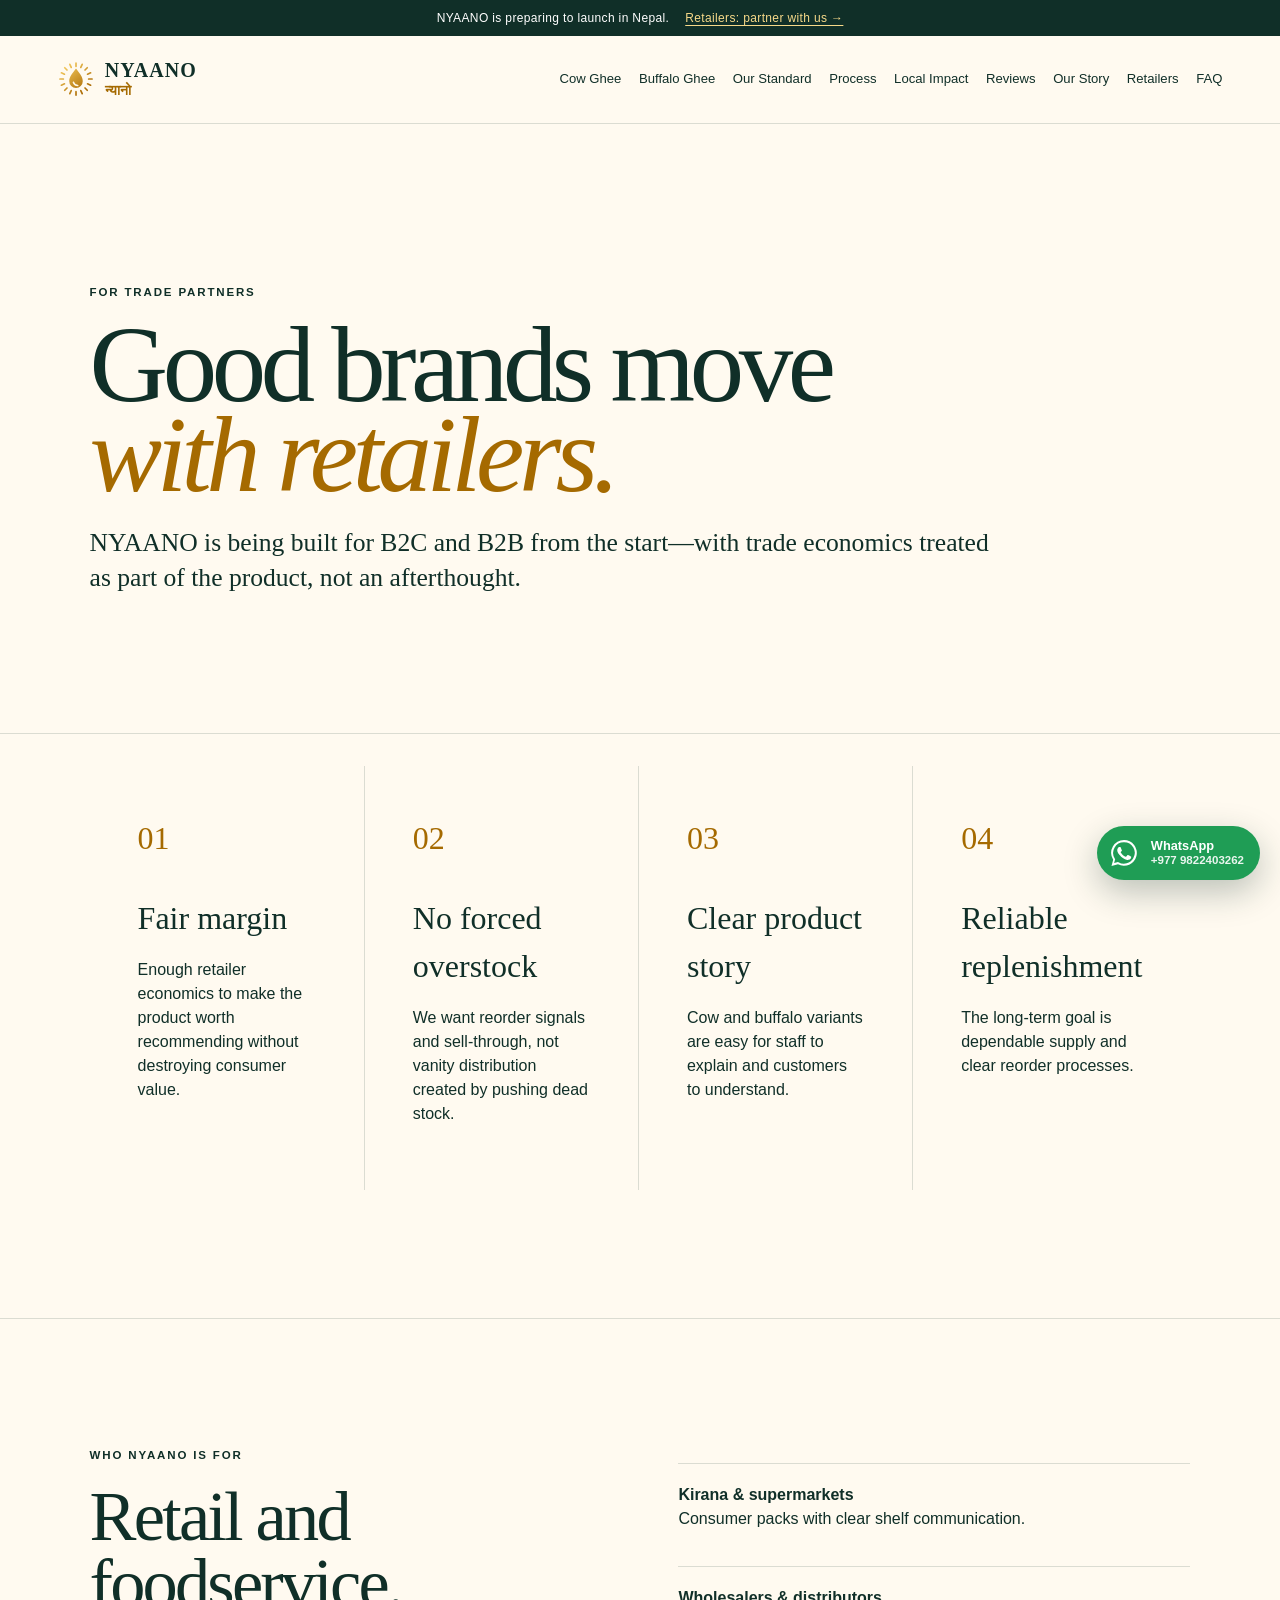
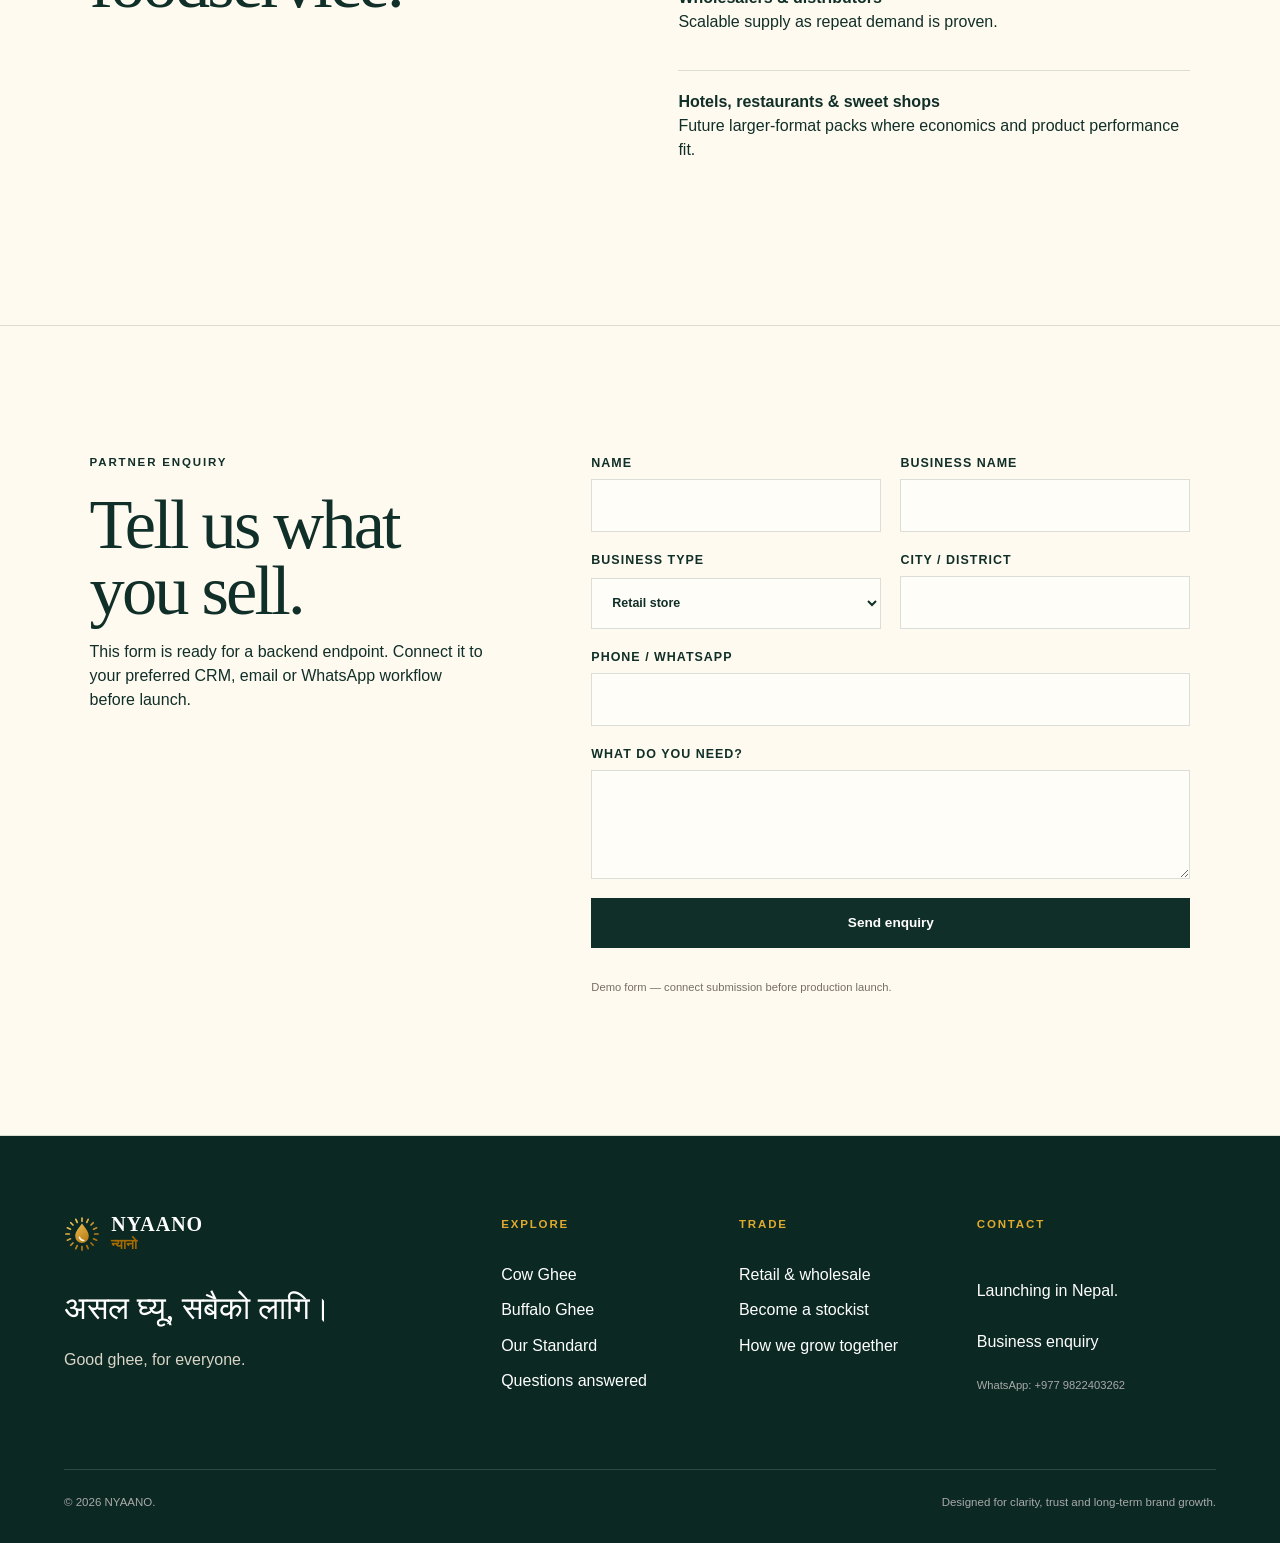
==== commit 975fe59f: "Add NYAANO reviews page and refresh hero" ====
--- a/b2b.html
+++ b/b2b.html
@@ -33,6 +33,7 @@
     <a href="quality.html">Our Standard</a>
     <a href="process.html">Process</a>
     <a href="impact.html">Local Impact</a>
+    <a href="reviews.html">Reviews</a>
     <a href="story.html">Our Story</a>
     <a href="b2b.html">Retailers</a>
     <a href="faq.html">FAQ</a>
--- a/assets/site.css
+++ b/assets/site.css
@@ -40,3 +40,8 @@
 .whatsapp-float:focus-visible{outline:3px solid #f1c04e;outline-offset:3px}
 @media(max-width:620px){.home-product-pair{grid-template-columns:1fr}.home-product-pair figure+figure{border-left:0;border-top:1px solid var(--line)}.whatsapp-float{width:56px;height:56px;padding:0;justify-content:center;right:1rem;bottom:1rem}.whatsapp-float span{position:absolute;width:1px;height:1px;overflow:hidden;clip:rect(0 0 0 0);white-space:nowrap}}
 @media(prefers-reduced-motion:reduce){.home-product-pair img,.whatsapp-float{transition:none}}
+
+/* Reviews page */
+.reviews-hero{background:linear-gradient(120deg,#f7efd8 0%,#fffaf0 58%,#e8d7b4 100%);position:relative;overflow:hidden}.reviews-hero:after{content:"न्यानो";position:absolute;right:5vw;bottom:-2rem;font-family:var(--serif);font-size:clamp(8rem,20vw,20rem);line-height:1;color:rgba(165,106,0,.08);pointer-events:none}.reviews-meta{display:flex;flex-wrap:wrap;gap:0;margin-top:3rem;position:relative;z-index:1}.reviews-meta span{padding:.8rem 1.2rem;border:1px solid var(--line);border-right:0;font-size:.8rem;font-weight:700}.reviews-meta span:last-child{border-right:1px solid var(--line)}.review-intro{background:#f0c463}.section-heading-row{display:grid;grid-template-columns:1fr 1fr;gap:5vw;align-items:end;margin-bottom:3.5rem}.section-heading-row h2{font-family:var(--serif);font-size:clamp(2.6rem,5.5vw,5.8rem);font-weight:400;line-height:.95;letter-spacing:-.04em;margin:0}.section-heading-row>p{max-width:520px;margin:0;font-size:1.1rem}.testimonial-grid{display:grid;grid-template-columns:repeat(3,1fr);gap:1rem}.testimonial-card{min-height:390px;padding:2rem;background:#fffdf7;border:1px solid var(--line);display:flex;flex-direction:column;justify-content:space-between}.testimonial-card.testimonial-dark{background:var(--ink);color:#fff}.quote-mark{font-family:var(--serif);font-size:5rem;line-height:.7;color:var(--gold)}.testimonial-card>p{font-family:var(--serif);font-size:1.55rem;line-height:1.25;margin:2rem 0}.testimonial-card footer{display:grid;gap:.25rem;border-top:1px solid var(--line);padding-top:1.2rem}.testimonial-dark footer{border-color:rgba(255,255,255,.2)}.testimonial-card footer strong{font-family:var(--serif);font-size:1.2rem;font-weight:400}.testimonial-card footer span,.testimonial-card footer small,.video-card p,.video-card small{font-size:.78rem;color:var(--muted)}.testimonial-dark footer span,.testimonial-dark footer small{color:#d7d9d0}.photo-review-grid{display:grid;grid-template-columns:repeat(3,1fr);gap:1rem}.review-placeholder{min-height:330px;padding:1.5rem;display:flex;flex-direction:column;justify-content:flex-end;background:linear-gradient(160deg,#e7dbc2,#9b8258);color:#fff;position:relative;overflow:hidden}.review-placeholder:before{content:"PHOTO";position:absolute;left:1.25rem;top:1rem;font-size:5.5rem;font-family:var(--serif);opacity:.14}.review-placeholder-gold{background:linear-gradient(160deg,#f1ca6d,#a36b12)}.review-placeholder-clay{background:linear-gradient(160deg,#c47d5b,#713c2d)}.review-placeholder span,.retailer-quotes span{font-family:var(--serif);font-size:1.7rem;color:#f6d989}.review-placeholder strong{font-family:var(--serif);font-size:1.6rem;font-weight:400}.review-placeholder small{font-size:.78rem;opacity:.8}.video-review-grid{display:grid;grid-template-columns:repeat(2,1fr);gap:1rem}.video-card{border-top:1px solid var(--line);padding-top:1rem}.video-thumb{height:310px;background:linear-gradient(145deg,#dfc796,#876f47);display:grid;place-items:center;position:relative;color:#fff}.video-thumb-dark{background:linear-gradient(145deg,#315046,#102f28)}.video-thumb small{position:absolute;bottom:1rem;left:1rem;color:#fff;opacity:.75}.play-icon{width:64px;height:64px;border:1px solid rgba(255,255,255,.8);border-radius:50%;display:grid;place-items:center;padding-left:4px;font-size:1.3rem}.video-card h3{font-family:var(--serif);font-size:1.8rem;font-weight:400;margin:1.2rem 0 .2rem}.video-card p{margin:0}.retailers-review{background:#eee6d3;display:grid;grid-template-columns:.8fr 1.2fr;gap:8vw}.retailer-review-copy h2{font-family:var(--serif);font-size:clamp(2.6rem,5.5vw,5.8rem);font-weight:400;line-height:.95;letter-spacing:-.04em;margin:0 0 1.5rem}.retailer-review-copy p{max-width:500px}.retailer-quotes{display:grid;grid-template-columns:1fr 1fr;gap:1rem}.retailer-quotes>div{padding:2rem;border:1px solid var(--line);background:rgba(255,250,240,.55);display:flex;flex-direction:column;justify-content:space-between;min-height:260px}.retailer-quotes p{font-family:var(--serif);font-size:1.35rem;line-height:1.25}.retailer-quotes small{color:var(--muted)}.review-cta{background:#d49a17}.review-cta .btn-dark{border-color:var(--ink)}
+@media(max-width:980px){.testimonial-grid,.photo-review-grid{grid-template-columns:1fr 1fr}.retailers-review{grid-template-columns:1fr}.section-heading-row{grid-template-columns:1fr}.review-placeholder:last-child{grid-column:1/-1}.retailer-quotes{max-width:800px}}
+@media(max-width:620px){.reviews-meta{display:grid}.reviews-meta span{border-right:1px solid var(--line);border-bottom:0}.reviews-meta span:last-child{border-bottom:1px solid var(--line)}.testimonial-grid,.photo-review-grid,.video-review-grid,.retailer-quotes{grid-template-columns:1fr}.review-placeholder:last-child{grid-column:auto}.testimonial-card{min-height:330px}.video-thumb{height:240px}.retailer-quotes>div{min-height:220px}}
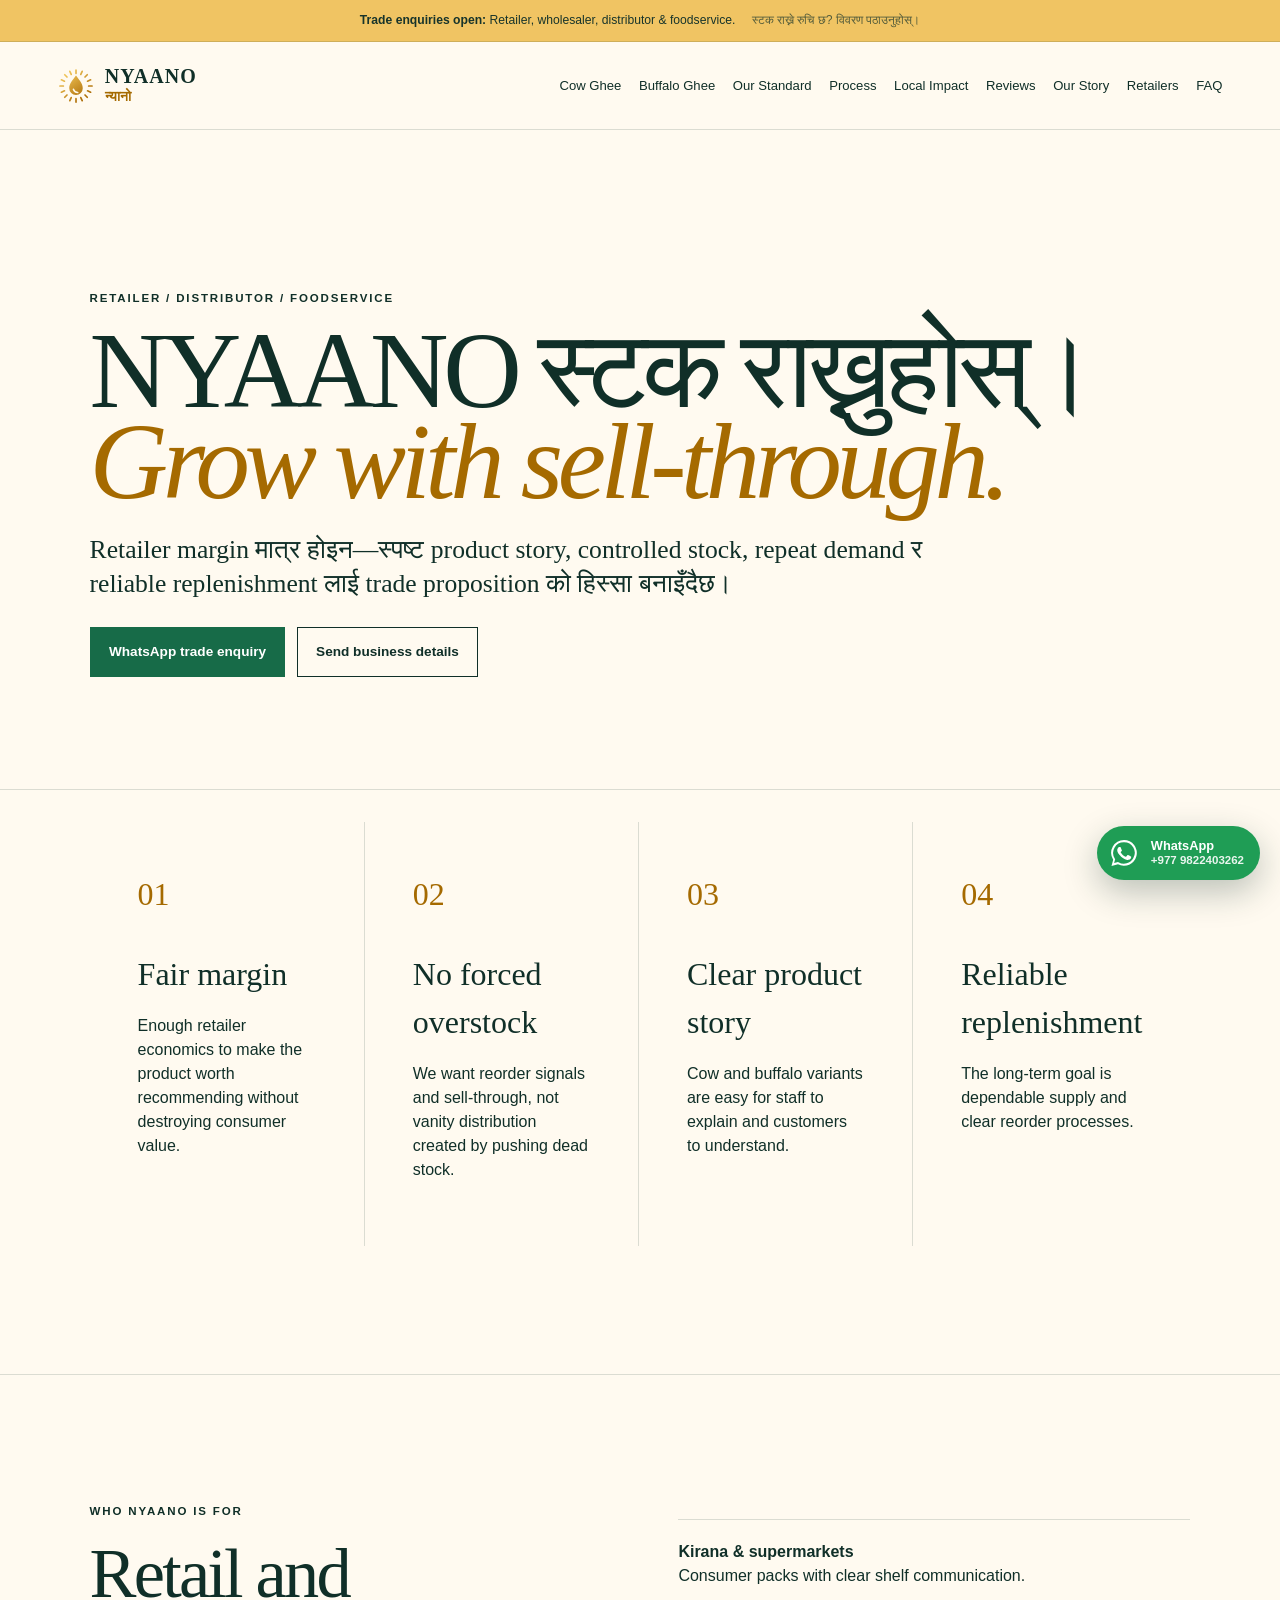
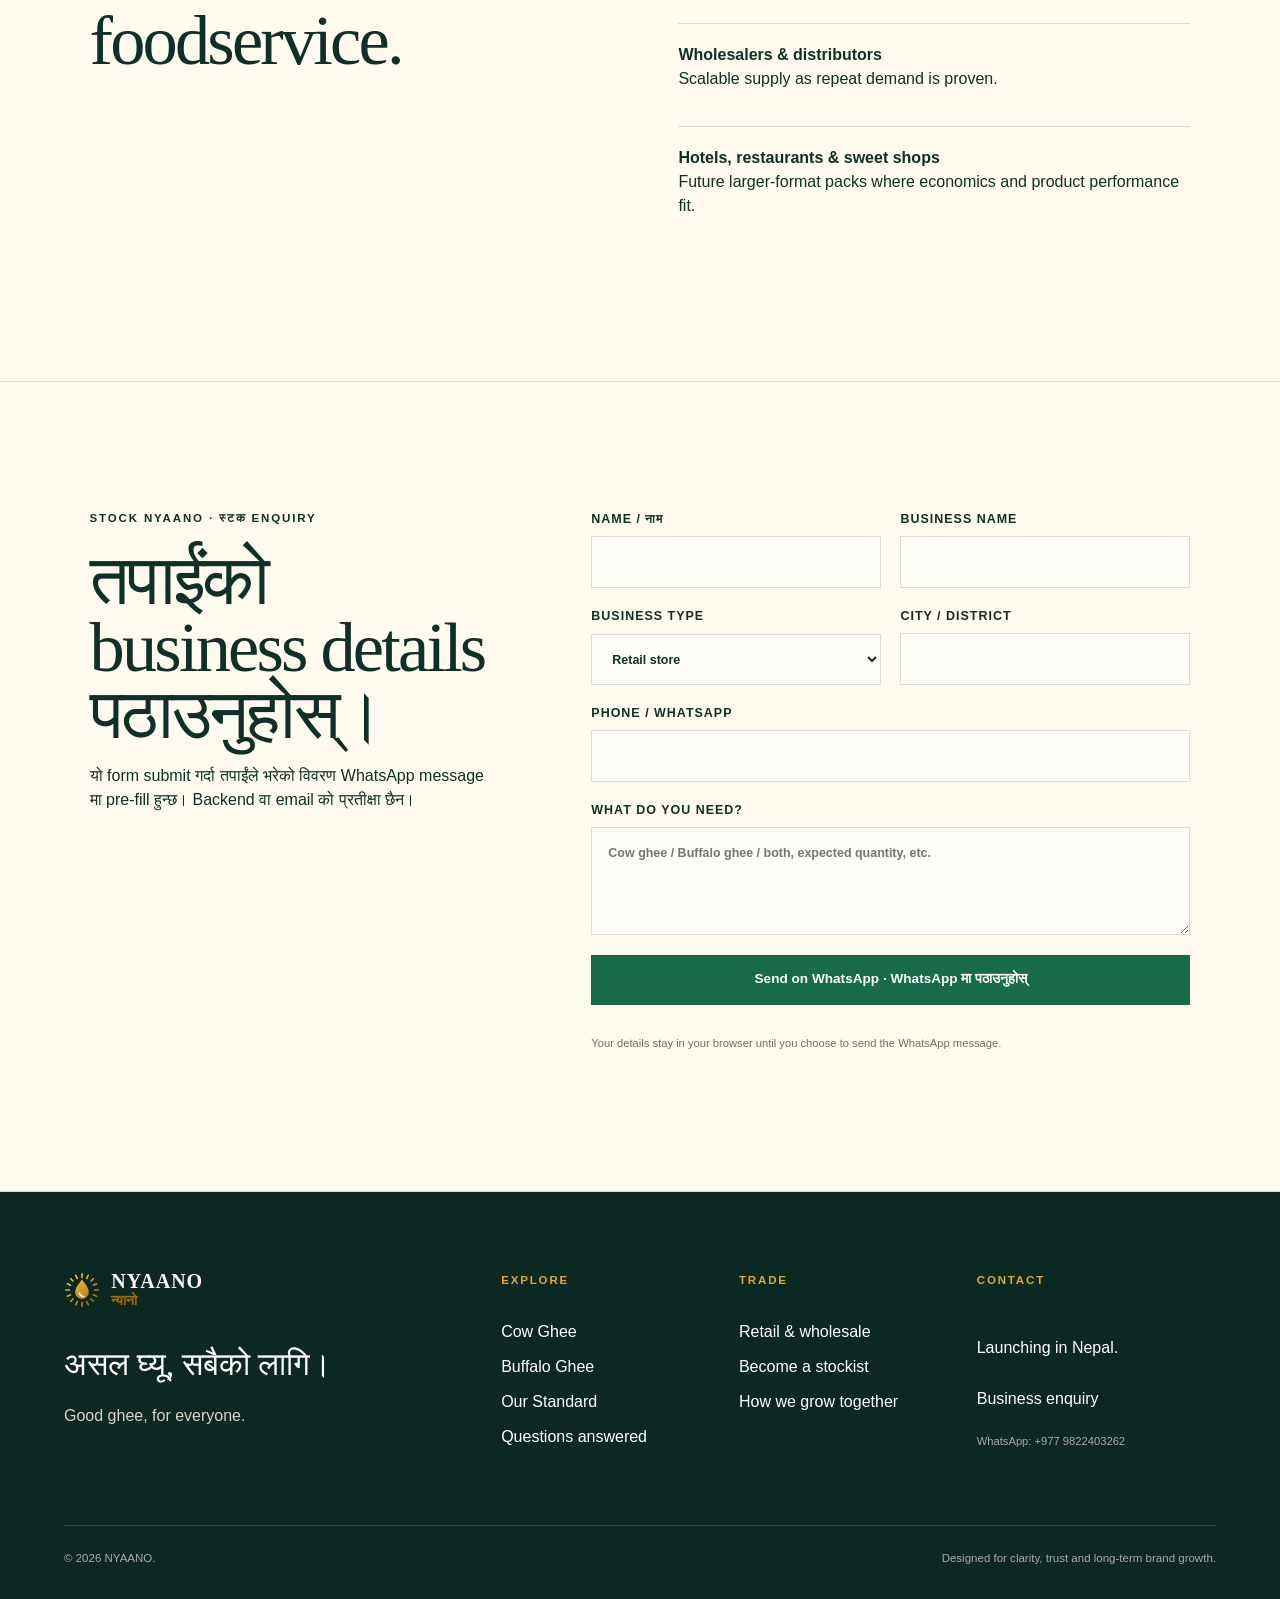
==== commit e73e4b94: "Make NYAANO homepage bilingual and conversion-first" ====
--- a/b2b.html
+++ b/b2b.html
@@ -1,5 +1,5 @@
 <!doctype html>
-<html lang="en-NP">
+<html lang="ne-NP">
 <head>
 <meta charset="utf-8">
 <meta name="viewport" content="width=device-width,initial-scale=1">
@@ -19,7 +19,7 @@
 </head>
 <body>
 <a class="skip-link" href="#main">Skip to content</a>
-<div class="prelaunch"><span>NYAANO is preparing to launch in Nepal.</span><a href="b2b.html">Retailers: partner with us →</a></div>
+<div class="launch-status"><span><strong>Trade enquiries open:</strong> Retailer, wholesaler, distributor & foodservice.</span><span>स्टक राख्ने रुचि छ? विवरण पठाउनुहोस्।</span></div>
 
 <header class="site-header" data-header>
   <a class="brand" href="index.html" aria-label="NYAANO home">
@@ -41,10 +41,10 @@
 </header>
 
 <main id="main">
-<section class="page-hero"><p class="eyebrow">For trade partners</p><h1>Good brands move<br><i>with retailers.</i></h1><p class="lead">NYAANO is being built for B2C and B2B from the start—with trade economics treated as part of the product, not an afterthought.</p></section>
+<section class="page-hero"><p class="eyebrow">Retailer / Distributor / Foodservice</p><h1>NYAANO स्टक राख्नुहोस्।<br><i>Grow with sell-through.</i></h1><p class="lead">Retailer margin मात्र होइन—स्पष्ट product story, controlled stock, repeat demand र reliable replenishment लाई trade proposition को हिस्सा बनाइँदैछ।</p><div class="hero-actions"><a class="btn btn-whatsapp" data-wa-message="Namaste NYAANO, I want to stock NYAANO. Business name: ____ | Business type: ____ | Location: ____ | My name: ____" href="https://wa.me/9779822403262" target="_blank" rel="noopener">WhatsApp trade enquiry</a><a class="btn btn-line" href="#partner">Send business details</a></div></section>
 <section class="section trade-principles reveal"><div><span>01</span><h3>Fair margin</h3><p>Enough retailer economics to make the product worth recommending without destroying consumer value.</p></div><div><span>02</span><h3>No forced overstock</h3><p>We want reorder signals and sell-through, not vanity distribution created by pushing dead stock.</p></div><div><span>03</span><h3>Clear product story</h3><p>Cow and buffalo variants are easy for staff to explain and customers to understand.</p></div><div><span>04</span><h3>Reliable replenishment</h3><p>The long-term goal is dependable supply and clear reorder processes.</p></div></section>
 <section class="section trade-model reveal"><div><p class="eyebrow">Who NYAANO is for</p><h2>Retail and foodservice.</h2></div><div class="trade-audiences"><p><strong>Kirana & supermarkets</strong><br>Consumer packs with clear shelf communication.</p><p><strong>Wholesalers & distributors</strong><br>Scalable supply as repeat demand is proven.</p><p><strong>Hotels, restaurants & sweet shops</strong><br>Future larger-format packs where economics and product performance fit.</p></div></section>
-<section class="section form-section" id="partner"><div><p class="eyebrow">Partner enquiry</p><h2>Tell us what you sell.</h2><p>This form is ready for a backend endpoint. Connect it to your preferred CRM, email or WhatsApp workflow before launch.</p></div><form class="partner-form" onsubmit="return false"><label>Name<input name="name" autocomplete="name" required></label><label>Business name<input name="business" required></label><label>Business type<select name="type"><option>Retail store</option><option>Wholesaler / distributor</option><option>Hotel / restaurant</option><option>Sweet shop / foodservice</option><option>Other</option></select></label><label>City / district<input name="location" autocomplete="address-level2"></label><label>Phone / WhatsApp<input name="phone" autocomplete="tel"></label><label>What do you need?<textarea name="message" rows="4"></textarea></label><button class="btn btn-dark" type="submit">Send enquiry</button><p class="micro">Demo form — connect submission before production launch.</p></form></section>
+<section class="section form-section" id="partner"><div><p class="eyebrow">Stock NYAANO · स्टक enquiry</p><h2>तपाईंको business details पठाउनुहोस्।</h2><p>यो form submit गर्दा तपाईंले भरेको विवरण WhatsApp message मा pre-fill हुन्छ। Backend वा email को प्रतीक्षा छैन।</p></div><form class="partner-form" data-whatsapp-enquiry><label>Name / नाम<input name="name" autocomplete="name" required></label><label>Business name<input name="business" required></label><label>Business type<select name="type"><option>Retail store</option><option>Wholesaler / distributor</option><option>Hotel / restaurant</option><option>Sweet shop / foodservice</option><option>Other</option></select></label><label>City / district<input name="location" autocomplete="address-level2" required></label><label>Phone / WhatsApp<input name="phone" autocomplete="tel" required></label><label>What do you need?<textarea name="message" rows="4" placeholder="Cow ghee / Buffalo ghee / both, expected quantity, etc."></textarea></label><button class="btn btn-whatsapp" type="submit">Send on WhatsApp · WhatsApp मा पठाउनुहोस्</button><p class="micro">Your details stay in your browser until you choose to send the WhatsApp message.</p></form></section>
 </main>
 <footer class="footer" id="contact">
   <div class="footer-main">
--- a/assets/site.css
+++ b/assets/site.css
@@ -45,3 +45,139 @@
 .reviews-hero{background:linear-gradient(120deg,#f7efd8 0%,#fffaf0 58%,#e8d7b4 100%);position:relative;overflow:hidden}.reviews-hero:after{content:"न्यानो";position:absolute;right:5vw;bottom:-2rem;font-family:var(--serif);font-size:clamp(8rem,20vw,20rem);line-height:1;color:rgba(165,106,0,.08);pointer-events:none}.reviews-meta{display:flex;flex-wrap:wrap;gap:0;margin-top:3rem;position:relative;z-index:1}.reviews-meta span{padding:.8rem 1.2rem;border:1px solid var(--line);border-right:0;font-size:.8rem;font-weight:700}.reviews-meta span:last-child{border-right:1px solid var(--line)}.review-intro{background:#f0c463}.section-heading-row{display:grid;grid-template-columns:1fr 1fr;gap:5vw;align-items:end;margin-bottom:3.5rem}.section-heading-row h2{font-family:var(--serif);font-size:clamp(2.6rem,5.5vw,5.8rem);font-weight:400;line-height:.95;letter-spacing:-.04em;margin:0}.section-heading-row>p{max-width:520px;margin:0;font-size:1.1rem}.testimonial-grid{display:grid;grid-template-columns:repeat(3,1fr);gap:1rem}.testimonial-card{min-height:390px;padding:2rem;background:#fffdf7;border:1px solid var(--line);display:flex;flex-direction:column;justify-content:space-between}.testimonial-card.testimonial-dark{background:var(--ink);color:#fff}.quote-mark{font-family:var(--serif);font-size:5rem;line-height:.7;color:var(--gold)}.testimonial-card>p{font-family:var(--serif);font-size:1.55rem;line-height:1.25;margin:2rem 0}.testimonial-card footer{display:grid;gap:.25rem;border-top:1px solid var(--line);padding-top:1.2rem}.testimonial-dark footer{border-color:rgba(255,255,255,.2)}.testimonial-card footer strong{font-family:var(--serif);font-size:1.2rem;font-weight:400}.testimonial-card footer span,.testimonial-card footer small,.video-card p,.video-card small{font-size:.78rem;color:var(--muted)}.testimonial-dark footer span,.testimonial-dark footer small{color:#d7d9d0}.photo-review-grid{display:grid;grid-template-columns:repeat(3,1fr);gap:1rem}.review-placeholder{min-height:330px;padding:1.5rem;display:flex;flex-direction:column;justify-content:flex-end;background:linear-gradient(160deg,#e7dbc2,#9b8258);color:#fff;position:relative;overflow:hidden}.review-placeholder:before{content:"PHOTO";position:absolute;left:1.25rem;top:1rem;font-size:5.5rem;font-family:var(--serif);opacity:.14}.review-placeholder-gold{background:linear-gradient(160deg,#f1ca6d,#a36b12)}.review-placeholder-clay{background:linear-gradient(160deg,#c47d5b,#713c2d)}.review-placeholder span,.retailer-quotes span{font-family:var(--serif);font-size:1.7rem;color:#f6d989}.review-placeholder strong{font-family:var(--serif);font-size:1.6rem;font-weight:400}.review-placeholder small{font-size:.78rem;opacity:.8}.video-review-grid{display:grid;grid-template-columns:repeat(2,1fr);gap:1rem}.video-card{border-top:1px solid var(--line);padding-top:1rem}.video-thumb{height:310px;background:linear-gradient(145deg,#dfc796,#876f47);display:grid;place-items:center;position:relative;color:#fff}.video-thumb-dark{background:linear-gradient(145deg,#315046,#102f28)}.video-thumb small{position:absolute;bottom:1rem;left:1rem;color:#fff;opacity:.75}.play-icon{width:64px;height:64px;border:1px solid rgba(255,255,255,.8);border-radius:50%;display:grid;place-items:center;padding-left:4px;font-size:1.3rem}.video-card h3{font-family:var(--serif);font-size:1.8rem;font-weight:400;margin:1.2rem 0 .2rem}.video-card p{margin:0}.retailers-review{background:#eee6d3;display:grid;grid-template-columns:.8fr 1.2fr;gap:8vw}.retailer-review-copy h2{font-family:var(--serif);font-size:clamp(2.6rem,5.5vw,5.8rem);font-weight:400;line-height:.95;letter-spacing:-.04em;margin:0 0 1.5rem}.retailer-review-copy p{max-width:500px}.retailer-quotes{display:grid;grid-template-columns:1fr 1fr;gap:1rem}.retailer-quotes>div{padding:2rem;border:1px solid var(--line);background:rgba(255,250,240,.55);display:flex;flex-direction:column;justify-content:space-between;min-height:260px}.retailer-quotes p{font-family:var(--serif);font-size:1.35rem;line-height:1.25}.retailer-quotes small{color:var(--muted)}.review-cta{background:#d49a17}.review-cta .btn-dark{border-color:var(--ink)}
 @media(max-width:980px){.testimonial-grid,.photo-review-grid{grid-template-columns:1fr 1fr}.retailers-review{grid-template-columns:1fr}.section-heading-row{grid-template-columns:1fr}.review-placeholder:last-child{grid-column:1/-1}.retailer-quotes{max-width:800px}}
 @media(max-width:620px){.reviews-meta{display:grid}.reviews-meta span{border-right:1px solid var(--line);border-bottom:0}.reviews-meta span:last-child{border-bottom:1px solid var(--line)}.testimonial-grid,.photo-review-grid,.video-review-grid,.retailer-quotes{grid-template-columns:1fr}.review-placeholder:last-child{grid-column:auto}.testimonial-card{min-height:330px}.video-thumb{height:240px}.retailer-quotes>div{min-height:220px}}
+
+/* === NYAANO conversion-first bilingual homepage (2026-10) === */
+.launch-status{min-height:42px;padding:.65rem 5vw;display:flex;align-items:center;justify-content:center;gap:1rem;flex-wrap:wrap;background:#f0c463;color:#17342b;font-size:.76rem;border-bottom:1px solid rgba(16,47,40,.15)}
+.launch-status span+span{opacity:.72}
+.sales-hero{display:grid;grid-template-columns:1.05fr .95fr;min-height:calc(100vh - 126px);border-bottom:1px solid var(--line);background:#fffaf0}
+.sales-hero-copy{padding:7vw 5vw 5vw 7vw;align-self:center;min-width:0}
+.sales-hero h1{font-family:var(--serif);font-weight:400;font-size:clamp(3.6rem,6.6vw,7.5rem);line-height:.88;letter-spacing:-.055em;margin:.12em 0 .18em}
+.sales-hero h1 i{font-style:normal;color:#a56a00}
+.hero-en{font-family:var(--serif);font-size:1.35rem;color:#a56a00;margin:.5rem 0 1.35rem}
+.ne-lead{font-family:var(--serif);font-size:clamp(1.28rem,1.8vw,1.75rem);line-height:1.5;max-width:760px;margin:0 0 .6rem}
+.lead.compact{font-family:inherit;font-size:1rem;line-height:1.55;color:#59564e;max-width:720px}
+.hero-actions{display:flex;gap:.7rem;flex-wrap:wrap;margin-top:1.6rem}
+.btn-whatsapp{background:#176b48;border-color:#176b48;color:#fff}
+.hero-facts{display:grid;grid-template-columns:repeat(5,minmax(0,1fr));margin-top:2.4rem;border:1px solid var(--line);background:#fffdf7}
+.hero-facts>div{padding:1rem;border-right:1px solid var(--line);display:grid;gap:.35rem}
+.hero-facts>div:last-child{border-right:0}
+.hero-facts strong{font-size:.72rem;letter-spacing:.04em;color:#8a5700}
+.hero-facts span{font-size:.78rem;line-height:1.35;font-weight:650}
+.sales-hero-media{margin:0;position:relative;overflow:hidden;min-width:0;background:#ead8b6}
+.sales-hero-media img{width:100%;height:100%;object-fit:cover}
+.sales-hero-media figcaption{position:absolute;left:1rem;right:1rem;bottom:1rem;padding:.72rem .9rem;background:rgba(255,250,240,.9);backdrop-filter:blur(8px);font-size:.76rem;font-weight:700}
+.section-kicker{max-width:1060px;margin-bottom:3rem}
+.section-kicker h2,.trade-cta h2,.availability h2{font-family:var(--serif);font-size:clamp(2.55rem,5.2vw,5.6rem);font-weight:400;line-height:.96;letter-spacing:-.04em;margin:0}
+.section-kicker h2 span{font-size:.52em;color:#6c675f;letter-spacing:-.02em}
+.answer-section{padding-top:6rem}
+.answer-grid{display:grid;grid-template-columns:repeat(5,1fr);border:1px solid var(--line);background:#fffdf7}
+.answer-card{padding:1.5rem;min-height:330px;border-right:1px solid var(--line);display:flex;flex-direction:column}
+.answer-card:last-child{border-right:0}
+.answer-card>span{font-family:var(--serif);font-size:2rem;color:#a56a00}
+.answer-card h3{font-family:var(--serif);font-size:1.85rem;font-weight:400;margin:1.4rem 0 .8rem}
+.answer-card p{font-size:.9rem;line-height:1.55;color:#555149}
+.answer-card .ne-primary{font-size:1rem;color:var(--ink)}
+.answer-buy{background:#f3cb70}
+.answer-buy .text-link{margin-top:.7rem}
+.size-row{display:flex;gap:.5rem;margin:.2rem 0 .8rem}
+.size-row b,.pack-sizes span{padding:.55rem .7rem;border:1px solid currentColor;font-family:var(--serif)}
+.product-choice-grid{display:grid;grid-template-columns:1fr 1fr;border:1px solid var(--line)}
+.product-choice{display:grid;grid-template-columns:1fr 1fr;align-items:center;min-height:480px;padding:3.5rem;gap:1.5rem;overflow:hidden}
+.product-choice+article{border-left:1px solid var(--line)}
+.product-choice.cow{background:#f6d887}.product-choice.buffalo{background:#aa6045;color:#fff}
+.product-choice h3{font-family:var(--serif);font-size:3.3rem;font-weight:400;margin:.25rem 0 1rem}
+.product-choice p{line-height:1.55}
+.product-choice a{text-decoration:underline;text-underline-offset:5px;font-weight:750}
+.product-choice img{width:100%;aspect-ratio:1;object-fit:cover}
+.pack-sizes{display:flex;gap:.5rem;margin:1.2rem 0}
+.proof-section{display:block}
+.proof-intro{max-width:760px;font-size:1.05rem;color:#e5e6df}
+.trust-grid{display:grid;grid-template-columns:repeat(4,1fr);margin:3rem 0;border-top:1px solid rgba(255,255,255,.2);border-bottom:1px solid rgba(255,255,255,.2)}
+.trust-grid article{padding:2rem;border-right:1px solid rgba(255,255,255,.2)}
+.trust-grid article:last-child{border-right:0}
+.trust-grid span{font-family:var(--serif);font-size:1.7rem;color:#e6b43f}
+.trust-grid h3{font-family:var(--serif);font-size:1.8rem;font-weight:400;margin:1.4rem 0 .7rem}
+.trust-grid p{color:#e1e3dc;line-height:1.55}
+.pack-proof{background:#f5ecda}
+.pack-proof-note{max-width:850px;line-height:1.6}
+.pack-grid{display:grid;grid-template-columns:repeat(4,1fr);border:1px solid var(--line);background:#efe1c7}
+.pack-grid figure{margin:0;min-width:0;border-right:1px solid var(--line)}
+.pack-grid figure:last-child{border-right:0}
+.pack-grid img{width:100%;aspect-ratio:1;object-fit:cover}
+.pack-grid figcaption{padding:1rem;font-size:.75rem;font-weight:700;background:#fffaf0;border-top:1px solid var(--line)}
+.back-pack-status{margin-top:1rem;padding:1.5rem;border:1px dashed #9e8965;display:grid;grid-template-columns:.7fr 1.3fr;gap:2rem;background:rgba(255,255,255,.45)}
+.back-pack-status>div{display:grid;gap:.4rem}
+.back-pack-status span{font-size:.7rem;letter-spacing:.16em;color:#806227}
+.back-pack-status strong{font-family:var(--serif);font-size:1.6rem}
+.back-pack-status p{margin:0;line-height:1.55}
+.standard-steps{display:grid;grid-template-columns:repeat(4,1fr);border-top:1px solid var(--line);border-bottom:1px solid var(--line);margin-bottom:2rem}
+.standard-steps article{padding:2rem;border-right:1px solid var(--line)}
+.standard-steps article:last-child{border-right:0}
+.standard-steps b{font-family:var(--serif);font-size:1.5rem;color:#a56a00}
+.standard-steps h3{font-family:var(--serif);font-weight:400;font-size:1.8rem;margin:1rem 0 .6rem}
+.standard-steps p{line-height:1.55}
+.availability{display:grid;grid-template-columns:1.25fr .75fr;gap:6vw;align-items:center;background:#fffaf0}
+.availability-copy .ne-primary{font-size:1.1rem;line-height:1.65;max-width:760px}
+.availability-card{padding:2rem;background:#0f342a;color:#fff;border-radius:2px;box-shadow:0 24px 60px rgba(16,47,40,.14)}
+.availability-card h3{font-family:var(--serif);font-size:2.8rem;font-weight:400;margin:1.4rem 0}
+.availability-card p{border-top:1px solid rgba(255,255,255,.16);padding-top:1rem;color:#e5e8e2}
+.status-pill{display:inline-flex;padding:.45rem .7rem;border:1px solid rgba(255,255,255,.28);font-size:.72rem;font-weight:700}
+.trade-cta{display:grid;grid-template-columns:1fr 1fr;gap:6vw;align-items:end;background:#f0c463}
+.trade-cta p{max-width:700px}
+.trade-actions{display:flex;gap:.7rem;flex-wrap:wrap;justify-content:flex-end}
+.mobile-action-bar{display:none}
+
+@media(max-width:1120px){
+  .hero-facts{grid-template-columns:repeat(2,1fr)}
+  .hero-facts>div{border-bottom:1px solid var(--line)}
+  .hero-facts>div:nth-child(even){border-right:0}
+  .hero-facts>div:last-child{grid-column:1/-1}
+  .answer-grid{grid-template-columns:repeat(2,1fr)}
+  .answer-card{border-bottom:1px solid var(--line)}
+  .answer-card:nth-child(even){border-right:0}
+  .answer-card:last-child{grid-column:1/-1}
+}
+@media(max-width:980px){
+  .sales-hero,.availability,.trade-cta{grid-template-columns:1fr}
+  .sales-hero{min-height:0}
+  .sales-hero-copy{padding:5rem 7vw 3rem}
+  .sales-hero-media{min-height:62vw}
+  .product-choice-grid{grid-template-columns:1fr}
+  .product-choice+article{border-left:0;border-top:1px solid var(--line)}
+  .trust-grid,.standard-steps,.pack-grid{grid-template-columns:1fr 1fr}
+  .trust-grid article:nth-child(2),.standard-steps article:nth-child(2),.pack-grid figure:nth-child(2){border-right:0}
+  .trust-grid article,.standard-steps article,.pack-grid figure{border-bottom:1px solid var(--line)}
+  .trade-actions{justify-content:flex-start}
+}
+@media(max-width:620px){
+  .launch-status{display:grid;gap:.15rem;justify-content:start;padding:.55rem 5vw;font-size:.63rem}
+  .site-header{height:72px}
+  .nav{inset:113px 0 auto}
+  .sales-hero-copy{padding:3.5rem 6vw 2rem}
+  .sales-hero h1{font-size:clamp(3.15rem,15.5vw,4.7rem)}
+  .hero-en{font-size:1.05rem}
+  .ne-lead{font-size:1.18rem}
+  .hero-actions{display:grid;grid-template-columns:1fr}
+  .hero-actions .btn{width:100%;min-height:54px}
+  .hero-facts{grid-template-columns:1fr;margin-top:1.5rem}
+  .hero-facts>div,.hero-facts>div:nth-child(even){border-right:0}
+  .hero-facts>div:last-child{grid-column:auto}
+  .sales-hero-media{min-height:78vw}
+  .section-kicker{margin-bottom:2rem}
+  .answer-grid,.trust-grid,.standard-steps,.pack-grid{grid-template-columns:1fr}
+  .answer-card,.answer-card:nth-child(even),.trust-grid article,.standard-steps article,.pack-grid figure{border-right:0}
+  .answer-card:last-child{grid-column:auto}
+  .answer-card{min-height:0;padding:1.35rem}
+  .product-choice{grid-template-columns:1fr;padding:2rem;min-height:0}
+  .product-choice img{max-height:360px}
+  .trust-grid article,.standard-steps article{padding:1.5rem 0}
+  .back-pack-status{grid-template-columns:1fr;gap:.8rem}
+  .availability-card{padding:1.5rem}
+  .trade-actions{display:grid}
+  .trade-actions .btn{width:100%}
+  .mobile-action-bar{position:fixed;left:0;right:0;bottom:0;z-index:500;display:grid;grid-template-columns:1fr 1fr;background:#0f342a;border-top:1px solid rgba(255,255,255,.2);box-shadow:0 -8px 24px rgba(16,47,40,.18)}
+  .mobile-action-bar a{min-height:58px;display:grid;place-items:center;text-align:center;padding:.55rem;color:#fff;font-size:.76rem;font-weight:800}
+  .mobile-action-bar a+ a{background:#d8a226;color:#102f28}
+  .has-mobile-action-bar{padding-bottom:58px}
+  .has-mobile-action-bar .whatsapp-float{display:none}
+}
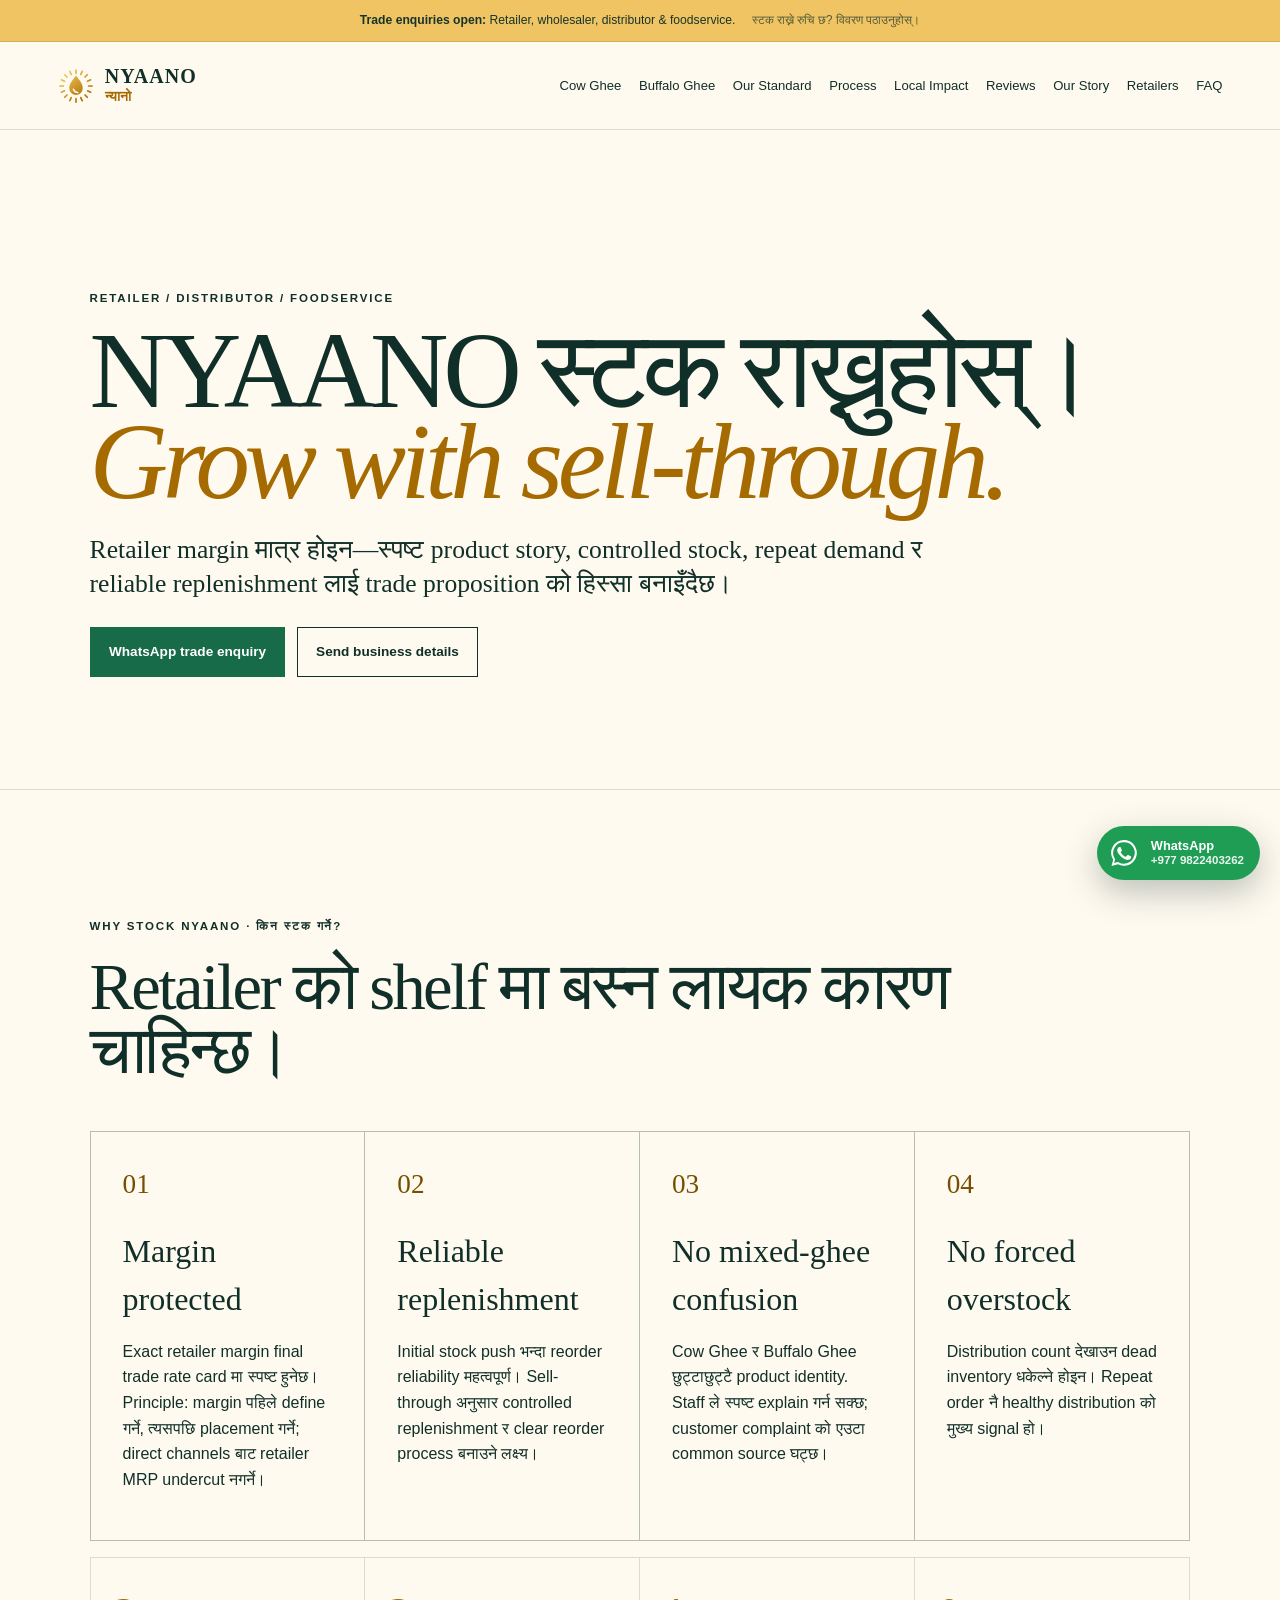
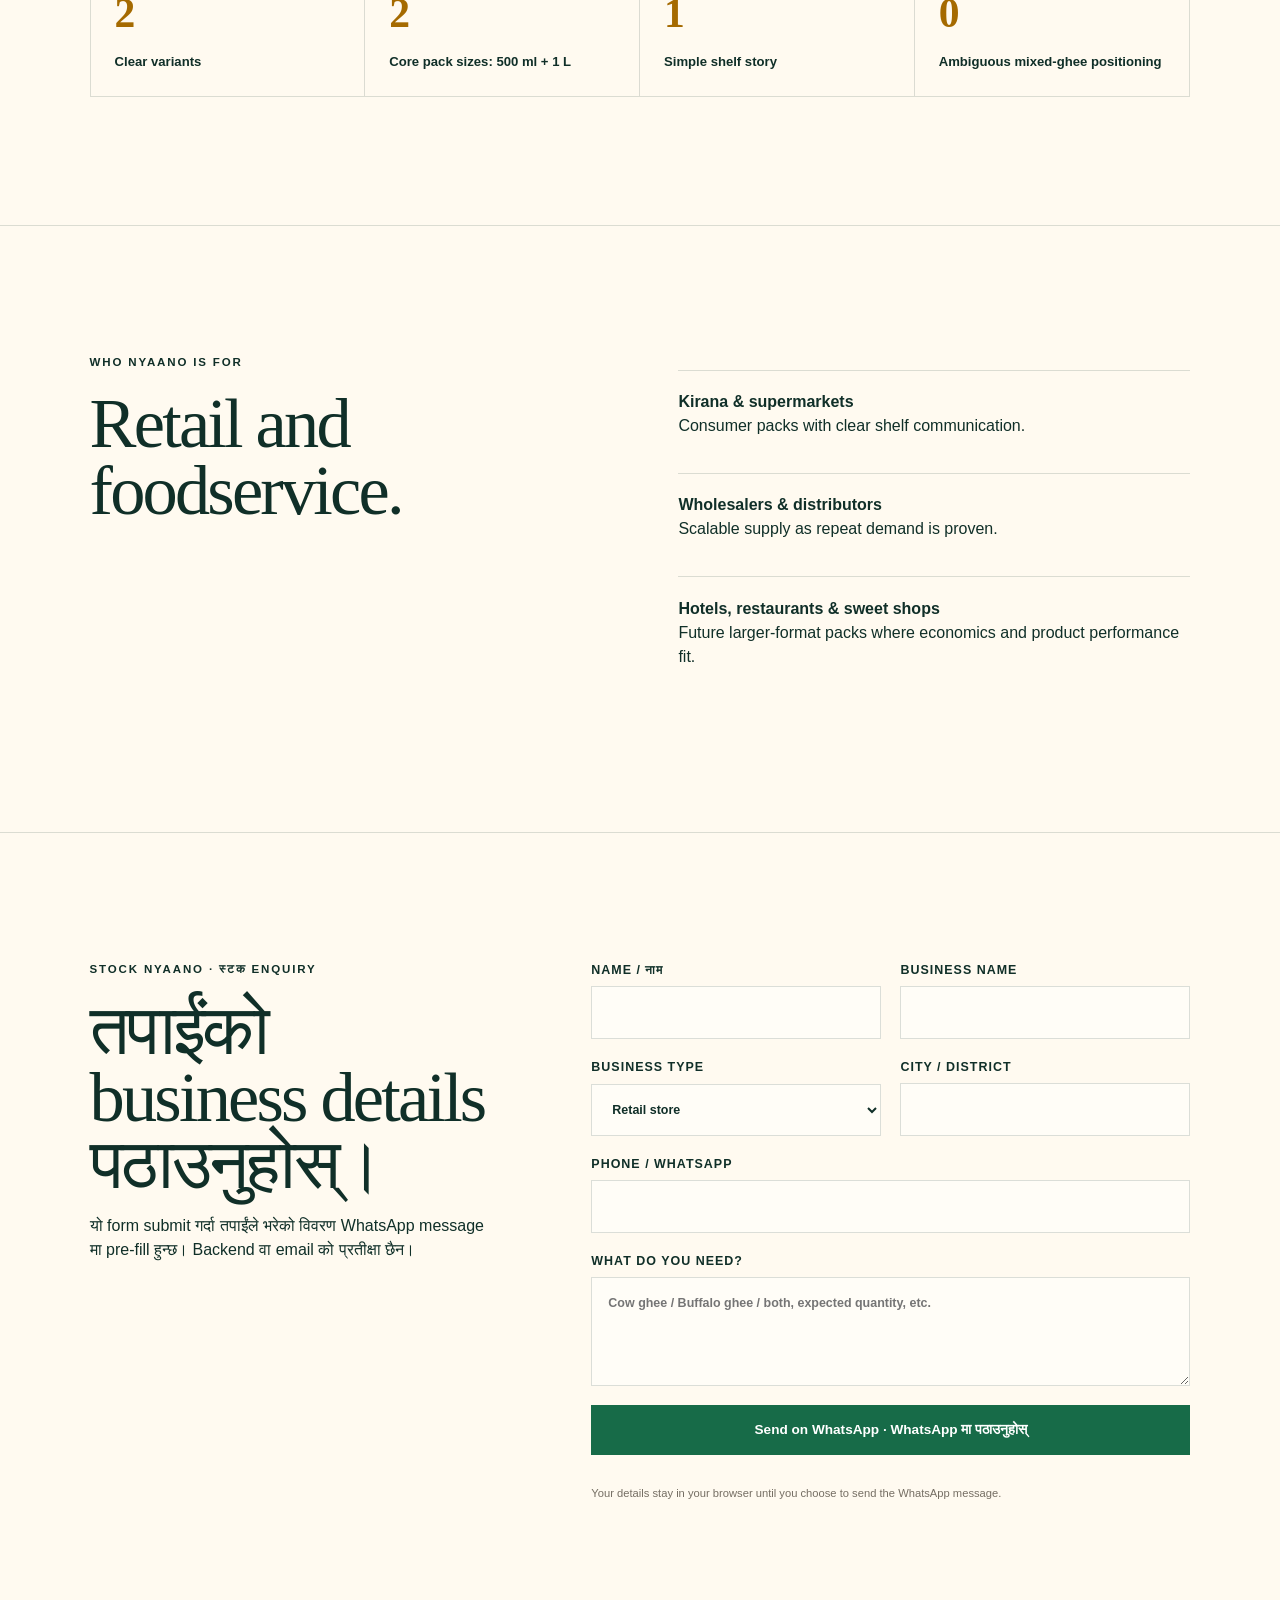
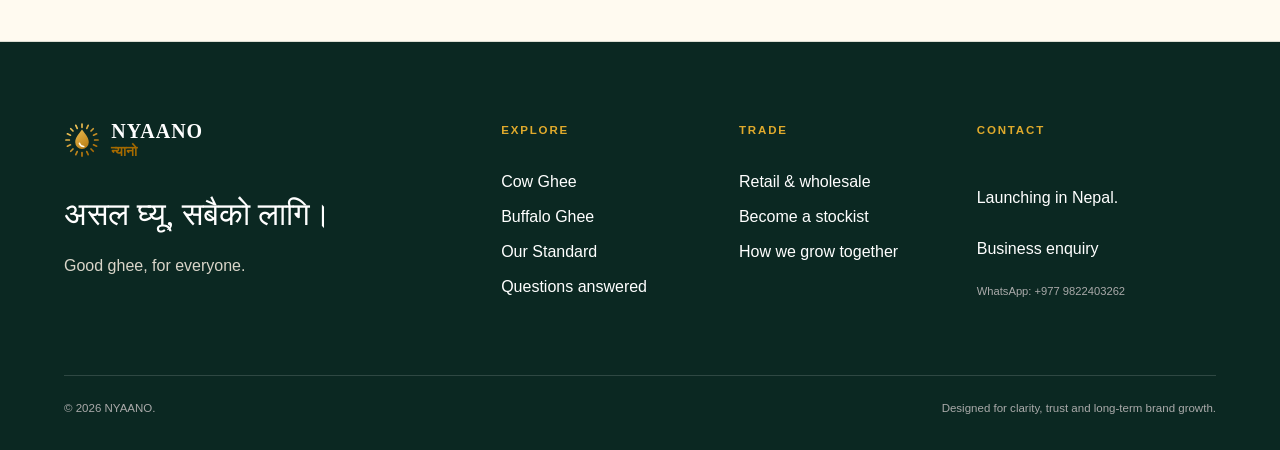
==== commit fa9cd4fb: "Strengthen NYAANO product education and retailer value" ====
--- a/b2b.html
+++ b/b2b.html
@@ -42,7 +42,21 @@
 
 <main id="main">
 <section class="page-hero"><p class="eyebrow">Retailer / Distributor / Foodservice</p><h1>NYAANO स्टक राख्नुहोस्।<br><i>Grow with sell-through.</i></h1><p class="lead">Retailer margin मात्र होइन—स्पष्ट product story, controlled stock, repeat demand र reliable replenishment लाई trade proposition को हिस्सा बनाइँदैछ।</p><div class="hero-actions"><a class="btn btn-whatsapp" data-wa-message="Namaste NYAANO, I want to stock NYAANO. Business name: ____ | Business type: ____ | Location: ____ | My name: ____" href="https://wa.me/9779822403262" target="_blank" rel="noopener">WhatsApp trade enquiry</a><a class="btn btn-line" href="#partner">Send business details</a></div></section>
-<section class="section trade-principles reveal"><div><span>01</span><h3>Fair margin</h3><p>Enough retailer economics to make the product worth recommending without destroying consumer value.</p></div><div><span>02</span><h3>No forced overstock</h3><p>We want reorder signals and sell-through, not vanity distribution created by pushing dead stock.</p></div><div><span>03</span><h3>Clear product story</h3><p>Cow and buffalo variants are easy for staff to explain and customers to understand.</p></div><div><span>04</span><h3>Reliable replenishment</h3><p>The long-term goal is dependable supply and clear reorder processes.</p></div></section>
+<section class="section">
+  <div class="section-kicker reveal"><p class="eyebrow">Why stock NYAANO · किन स्टक गर्ने?</p><h2>Retailer को shelf मा बस्न लायक कारण चाहिन्छ।</h2></div>
+  <div class="retailer-value-grid">
+    <article class="reveal"><span>01</span><h3>Margin protected</h3><p>Exact retailer margin final trade rate card मा स्पष्ट हुनेछ। Principle: margin पहिले define गर्ने, त्यसपछि placement गर्ने; direct channels बाट retailer MRP undercut नगर्ने।</p></article>
+    <article class="reveal"><span>02</span><h3>Reliable replenishment</h3><p>Initial stock push भन्दा reorder reliability महत्वपूर्ण। Sell-through अनुसार controlled replenishment र clear reorder process बनाउने लक्ष्य।</p></article>
+    <article class="reveal"><span>03</span><h3>No mixed-ghee confusion</h3><p>Cow Ghee र Buffalo Ghee छुट्टाछुट्टै product identity. Staff ले स्पष्ट explain गर्न सक्छ; customer complaint को एउटा common source घट्छ।</p></article>
+    <article class="reveal"><span>04</span><h3>No forced overstock</h3><p>Distribution count देखाउन dead inventory धकेल्ने होइन। Repeat order नै healthy distribution को मुख्य signal हो।</p></article>
+  </div>
+  <div class="trade-scorecard reveal">
+    <div><strong>2</strong><span>Clear variants</span></div>
+    <div><strong>2</strong><span>Core pack sizes: 500 ml + 1 L</span></div>
+    <div><strong>1</strong><span>Simple shelf story</span></div>
+    <div><strong>0</strong><span>Ambiguous mixed-ghee positioning</span></div>
+  </div>
+</section>
 <section class="section trade-model reveal"><div><p class="eyebrow">Who NYAANO is for</p><h2>Retail and foodservice.</h2></div><div class="trade-audiences"><p><strong>Kirana & supermarkets</strong><br>Consumer packs with clear shelf communication.</p><p><strong>Wholesalers & distributors</strong><br>Scalable supply as repeat demand is proven.</p><p><strong>Hotels, restaurants & sweet shops</strong><br>Future larger-format packs where economics and product performance fit.</p></div></section>
 <section class="section form-section" id="partner"><div><p class="eyebrow">Stock NYAANO · स्टक enquiry</p><h2>तपाईंको business details पठाउनुहोस्।</h2><p>यो form submit गर्दा तपाईंले भरेको विवरण WhatsApp message मा pre-fill हुन्छ। Backend वा email को प्रतीक्षा छैन।</p></div><form class="partner-form" data-whatsapp-enquiry><label>Name / नाम<input name="name" autocomplete="name" required></label><label>Business name<input name="business" required></label><label>Business type<select name="type"><option>Retail store</option><option>Wholesaler / distributor</option><option>Hotel / restaurant</option><option>Sweet shop / foodservice</option><option>Other</option></select></label><label>City / district<input name="location" autocomplete="address-level2" required></label><label>Phone / WhatsApp<input name="phone" autocomplete="tel" required></label><label>What do you need?<textarea name="message" rows="4" placeholder="Cow ghee / Buffalo ghee / both, expected quantity, etc."></textarea></label><button class="btn btn-whatsapp" type="submit">Send on WhatsApp · WhatsApp मा पठाउनुहोस्</button><p class="micro">Your details stay in your browser until you choose to send the WhatsApp message.</p></form></section>
 </main>
--- a/assets/site.css
+++ b/assets/site.css
@@ -181,3 +181,59 @@
   .has-mobile-action-bar{padding-bottom:58px}
   .has-mobile-action-bar .whatsapp-float{display:none}
 }
+
+/* === NYAANO product authority + retailer value pass (2026-10-04) === */
+.product-compare{display:grid;grid-template-columns:.75fr 1fr 1fr 1.15fr;border:1px solid var(--line);margin-top:1rem;background:#fffaf0}
+.product-compare>div{padding:1.25rem;border-right:1px solid var(--line);display:grid;align-content:center;gap:.45rem;min-height:118px}
+.product-compare>div:last-child{border-right:0}
+.product-compare strong{font-family:var(--serif);font-size:1.25rem;font-weight:600}
+.product-compare span,.product-compare small{font-size:.78rem;line-height:1.4}
+.compare-label{background:#0f342a;color:#fff}
+.compare-label span{color:#d8ded9}
+.compare-chip{display:inline-flex!important;width:max-content;padding:.3rem .5rem;border:1px solid currentColor;font-weight:800}
+.cow-chip{color:#805400}.buffalo-chip{color:#7d3927}
+.difference-section{background:#fffdf7}
+.difference-grid{display:grid;grid-template-columns:repeat(4,1fr);border:1px solid var(--line)}
+.difference-card{padding:2rem;border-right:1px solid var(--line);min-height:310px}
+.difference-card:last-child{border-right:0}
+.difference-icon{width:48px;height:48px;border-radius:50%;display:grid;place-items:center;background:#0f342a;color:#fff;font-family:var(--serif);font-size:1.1rem}
+.difference-card h3{font-family:var(--serif);font-size:2rem;font-weight:400;margin:2rem 0 .8rem}
+.difference-card p{line-height:1.6}
+.ghee-guide{background:#efe5d1}
+.guide-intro{display:grid;grid-template-columns:1fr 1fr;gap:6vw;align-items:end;margin-bottom:3rem}
+.guide-intro h2{font-family:var(--serif);font-size:clamp(2.6rem,5.2vw,5.4rem);font-weight:400;line-height:.96;letter-spacing:-.04em;margin:0}
+.guide-intro>p:last-child{font-size:1.05rem;line-height:1.7;margin:0}
+.ghee-checklist{display:grid;grid-template-columns:repeat(3,1fr);border-top:1px solid var(--line);border-left:1px solid var(--line)}
+.ghee-checklist article{padding:2rem;border-right:1px solid var(--line);border-bottom:1px solid var(--line);background:rgba(255,250,240,.5);min-height:260px}
+.ghee-checklist b{font-family:var(--serif);font-size:1.6rem;color:#a56a00}
+.ghee-checklist h3{font-family:var(--serif);font-size:1.8rem;font-weight:400;margin:1rem 0 .6rem}
+.ghee-checklist p{line-height:1.6}
+.guide-note{margin:1.5rem 0 0;padding:1.15rem 1.35rem;border-left:3px solid #a56a00;background:#fffaf0;max-width:900px}
+.why-stock{background:#f0c463}
+.retailer-value-grid{display:grid;grid-template-columns:repeat(4,1fr);border:1px solid rgba(16,47,40,.3);margin-bottom:1rem}
+.retailer-value-grid article{padding:2rem;border-right:1px solid rgba(16,47,40,.3);min-height:300px}
+.retailer-value-grid article:last-child{border-right:0}
+.retailer-value-grid span{font-family:var(--serif);font-size:1.7rem;color:#765000}
+.retailer-value-grid h3{font-family:var(--serif);font-size:2rem;font-weight:400;margin:1.4rem 0 .7rem}
+.retailer-value-grid p{line-height:1.6}
+.retailer-promise{display:flex;gap:.7rem;flex-wrap:wrap;align-items:center;margin:1rem 0 1.5rem;padding:1rem 0;border-top:1px solid rgba(16,47,40,.25);border-bottom:1px solid rgba(16,47,40,.25)}
+.retailer-promise span{font-family:var(--serif);font-size:1.15rem}
+.trade-scorecard{display:grid;grid-template-columns:repeat(4,1fr);margin-top:1rem;border:1px solid var(--line)}
+.trade-scorecard>div{padding:1.5rem;border-right:1px solid var(--line);display:grid;gap:.45rem}
+.trade-scorecard>div:last-child{border-right:0}
+.trade-scorecard strong{font-family:var(--serif);font-size:2.6rem;color:#a56a00}
+.trade-scorecard span{font-size:.82rem;font-weight:700}
+@media(max-width:980px){
+  .product-compare,.difference-grid,.retailer-value-grid,.trade-scorecard{grid-template-columns:1fr 1fr}
+  .product-compare>div:nth-child(2),.difference-card:nth-child(2),.retailer-value-grid article:nth-child(2),.trade-scorecard>div:nth-child(2){border-right:0}
+  .product-compare>div,.difference-card,.retailer-value-grid article,.trade-scorecard>div{border-bottom:1px solid var(--line)}
+  .guide-intro{grid-template-columns:1fr}
+  .ghee-checklist{grid-template-columns:1fr 1fr}
+}
+@media(max-width:620px){
+  .product-compare,.difference-grid,.retailer-value-grid,.trade-scorecard,.ghee-checklist{grid-template-columns:1fr}
+  .product-compare>div,.product-compare>div:nth-child(2),.difference-card,.difference-card:nth-child(2),.retailer-value-grid article,.retailer-value-grid article:nth-child(2),.trade-scorecard>div,.trade-scorecard>div:nth-child(2){border-right:0}
+  .difference-card,.retailer-value-grid article,.ghee-checklist article{min-height:0;padding:1.4rem}
+  .product-compare>div{min-height:0}
+  .guide-intro{gap:1.5rem}
+}
